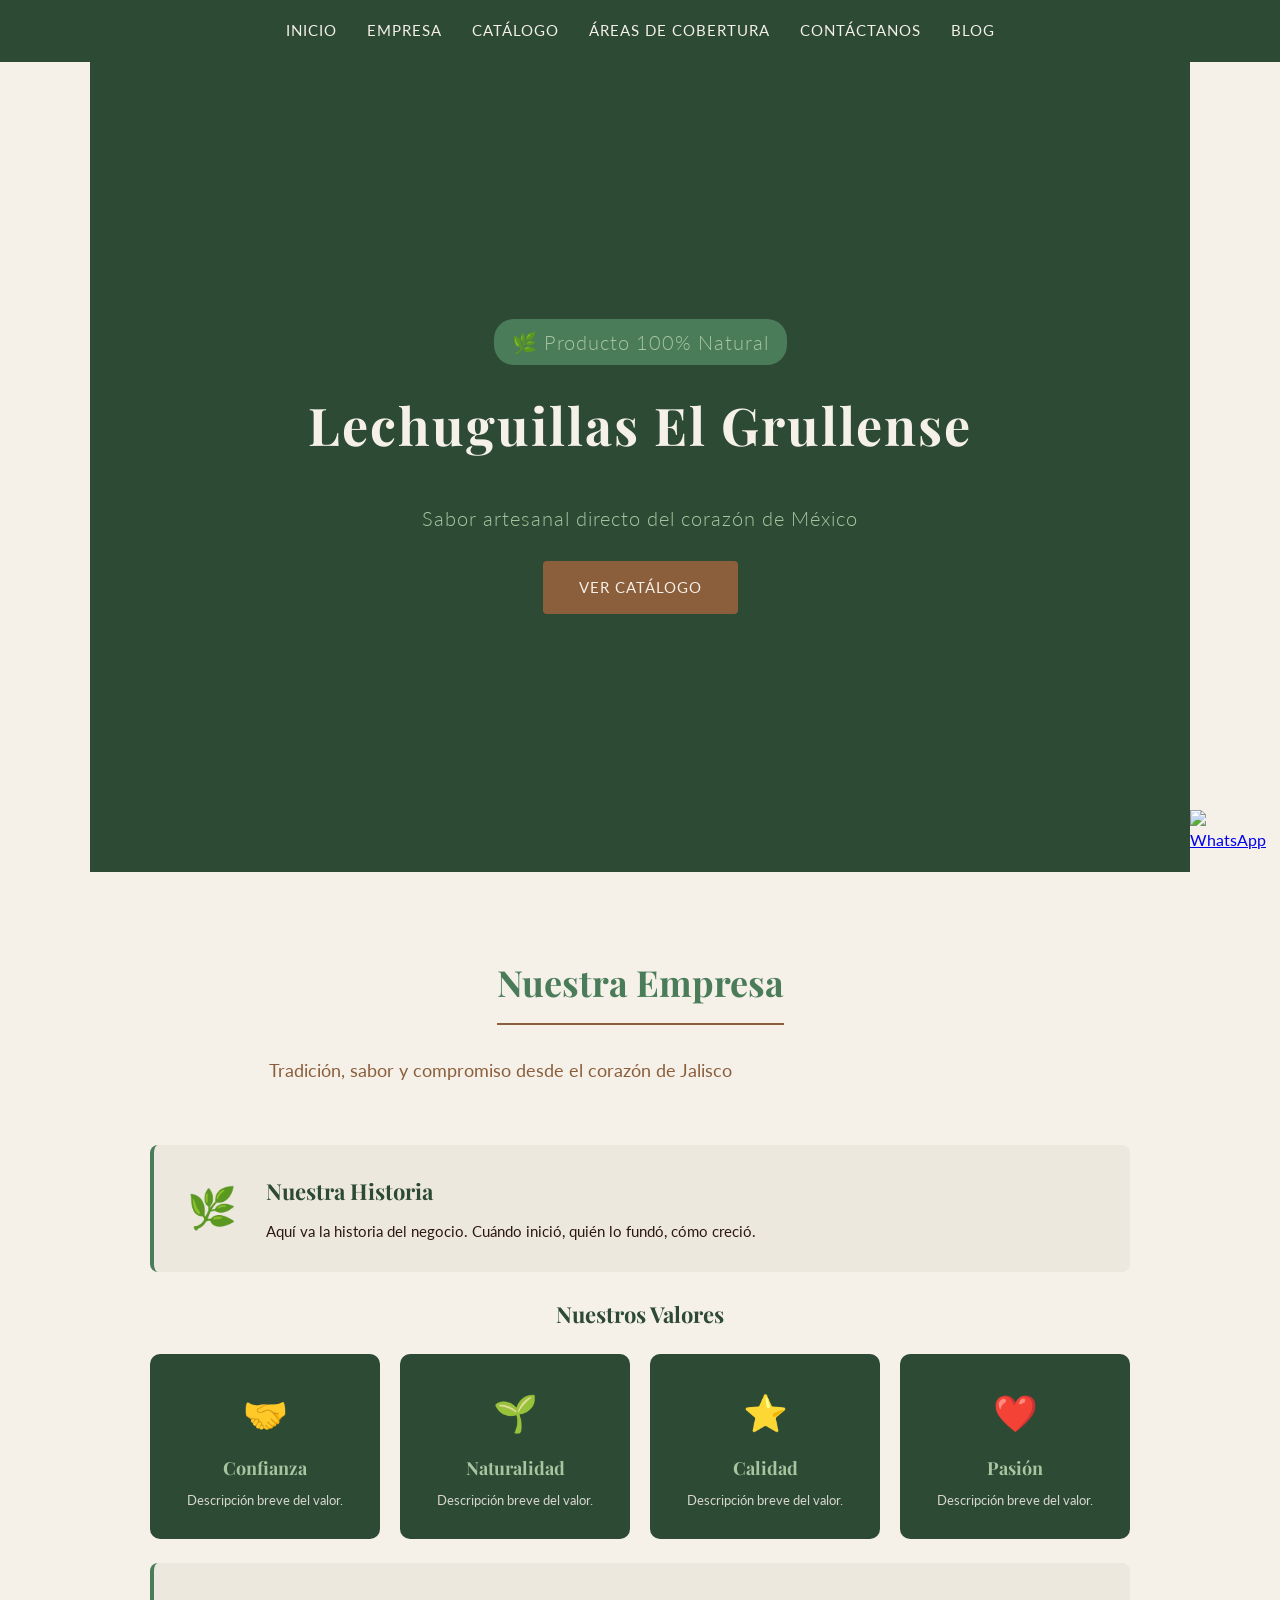
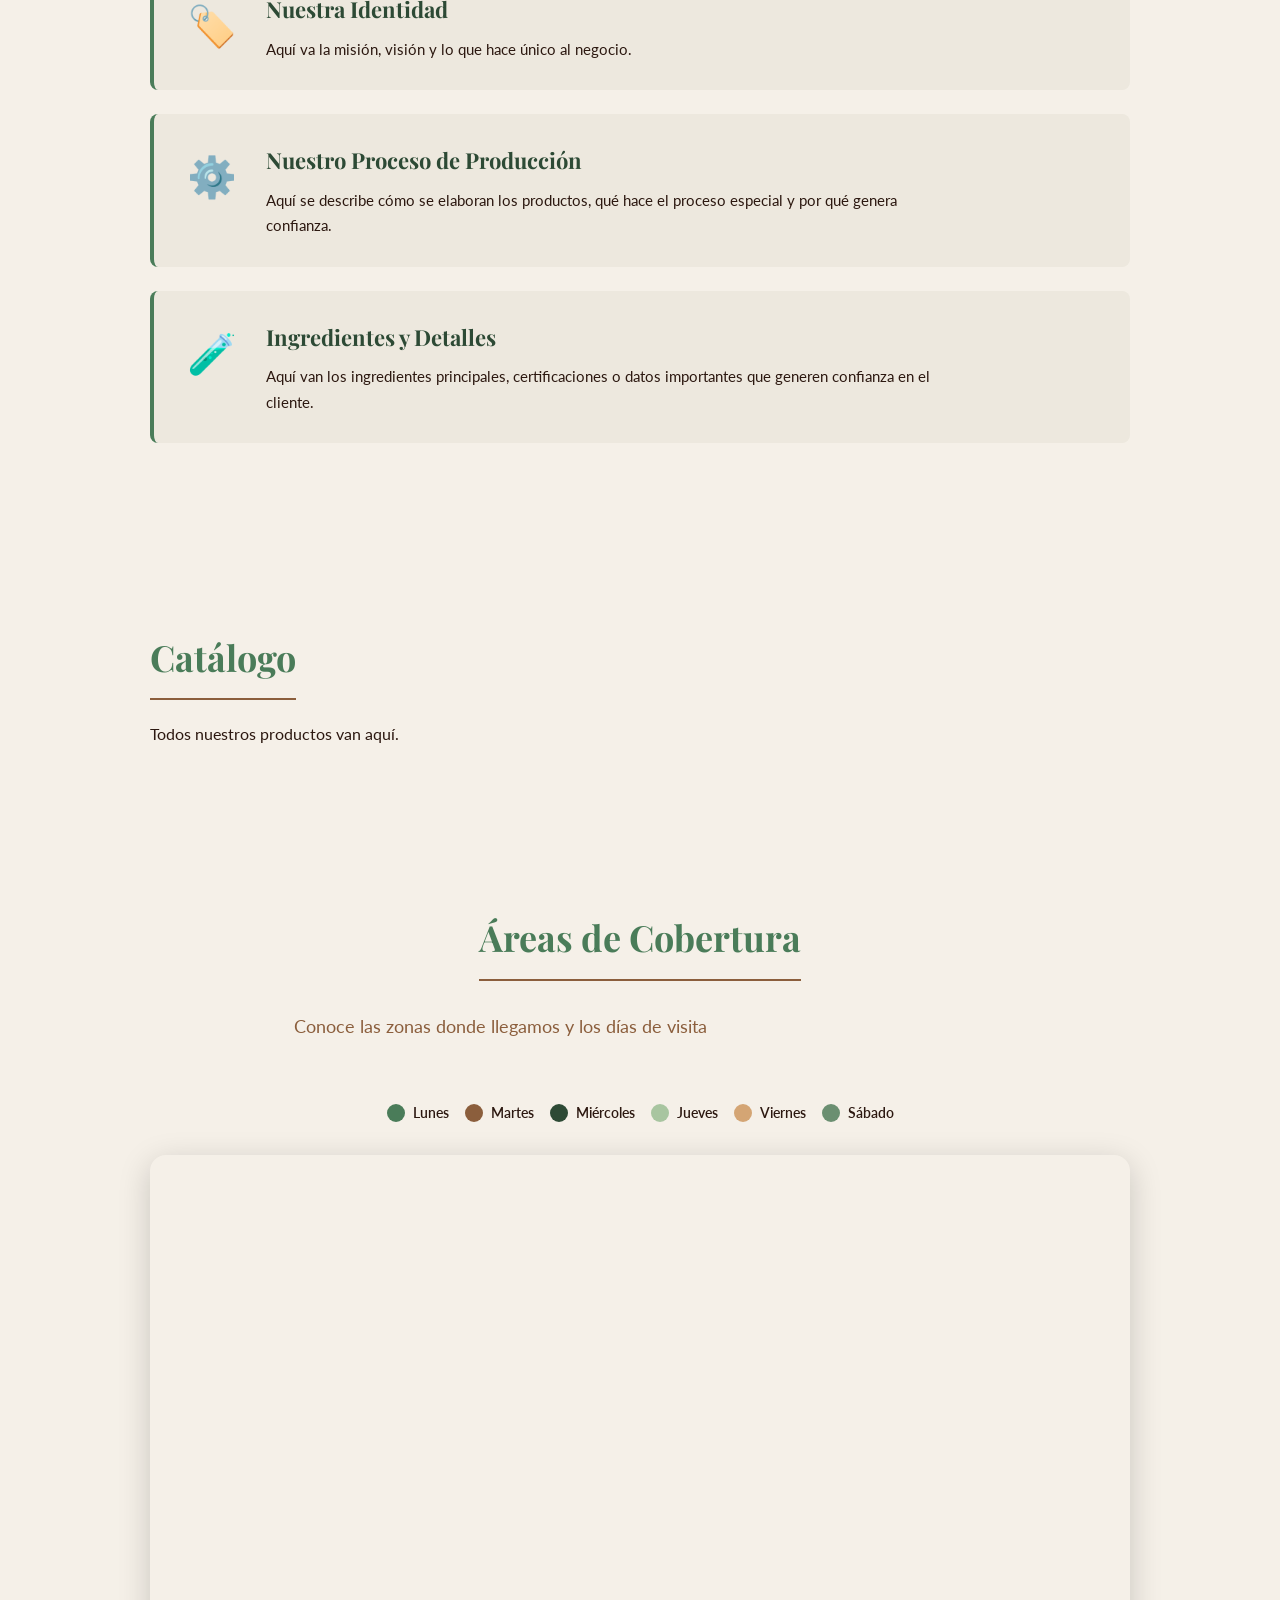
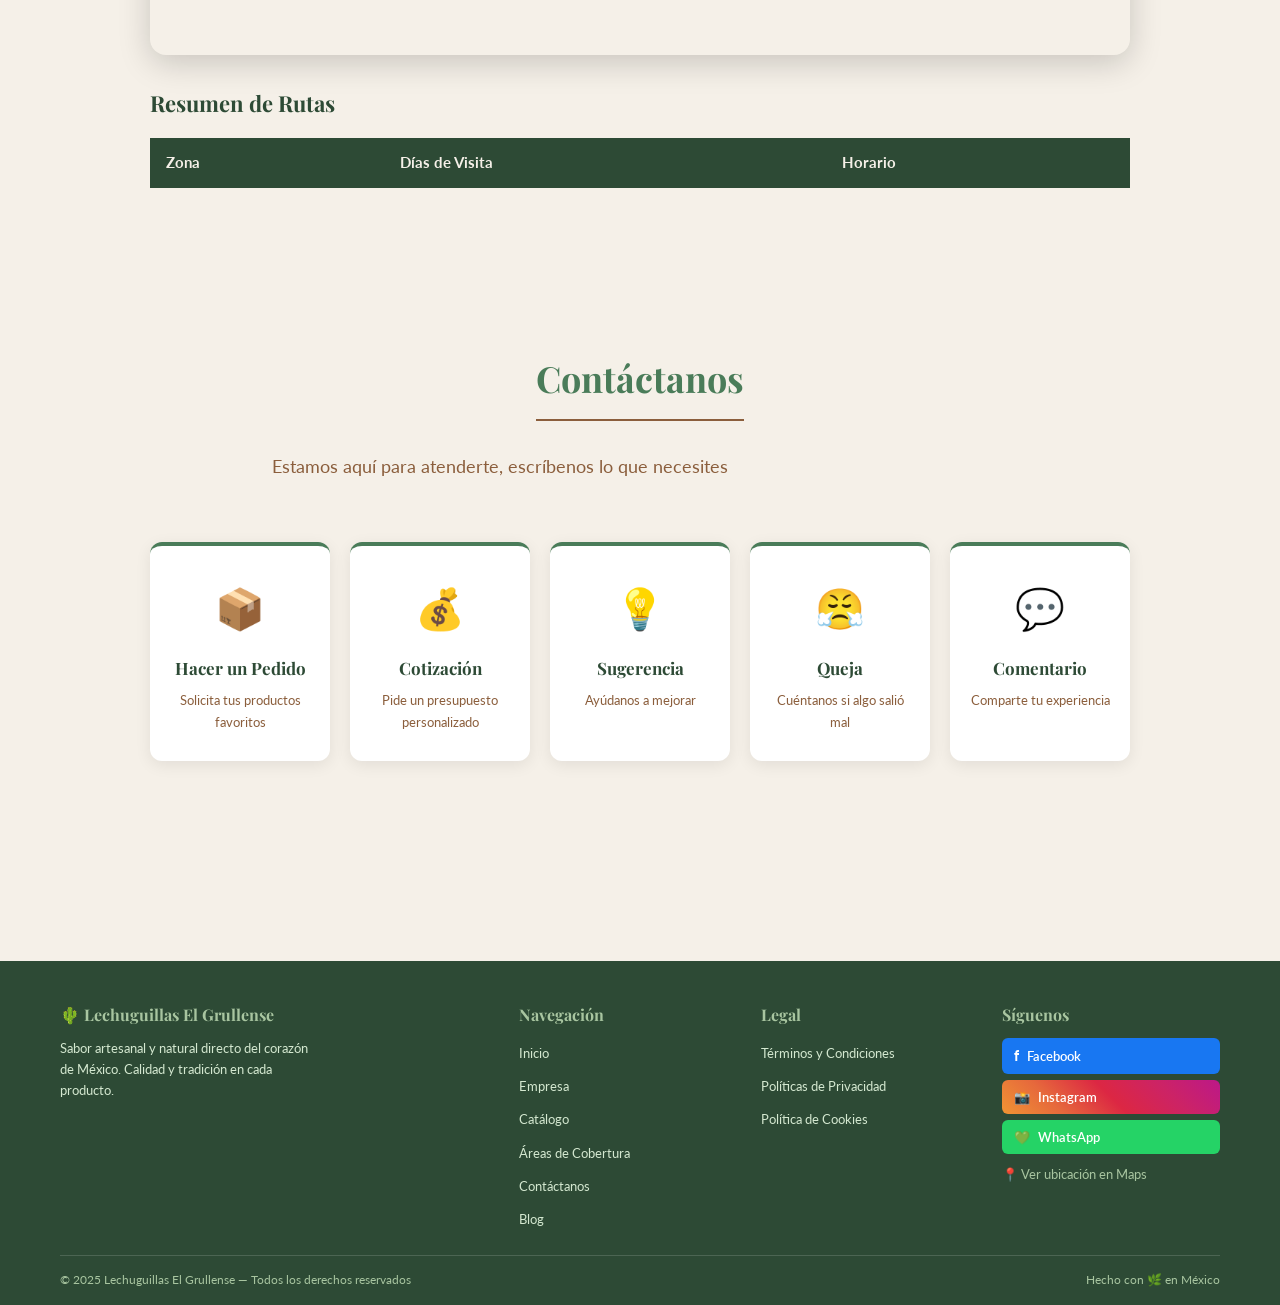
==== index.html @ a96f2656 "Primera versión de la página" ====
<!DOCTYPE html>
<html lang="es">
<!-- Leaflet Maps -->
<link rel="stylesheet" href="https://unpkg.com/leaflet@1.9.4/dist/leaflet.css"/>
<script src="https://unpkg.com/leaflet@1.9.4/dist/leaflet.js"></script>
  <head>
    <meta charset="UTF-8">
    <meta name="viewport" content="width=device-width, initial-scale=1.0">
    <title>Lechuguillas El Grullense</title>
    <link rel="stylesheet" href="styles.css">
  </head>
  
<script>
  // ---- FORMULARIO DE CONTACTO ----
let tipoFormulario = '';

function mostrarFormulario(tipo) {
  tipoFormulario = tipo;
  const titulos = {
    pedido:     '📦 Hacer un Pedido',
    cotizacion: '💰 Solicitar Cotización',
    sugerencia: '💡 Enviar Sugerencia',
    queja:      '😤 Registrar Queja',
    comentario: '💬 Dejar un Comentario'
  };
  const placeholders = {
    pedido:     '¿Qué productos deseas pedir y en qué cantidad?',
    cotizacion: '¿Para cuántas personas o unidades necesitas cotización?',
    sugerencia: '¿Qué podríamos mejorar?',
    queja:      '¿Qué problema tuviste? Cuéntanos con detalle.',
    comentario: '¿Qué te pareció nuestro producto o servicio?'
  };

  document.getElementById('formulario-titulo').textContent = titulos[tipo];
  document.getElementById('campo-mensaje').placeholder = placeholders[tipo];
  document.getElementById('formulario-contacto').style.display = 'block';
  document.getElementById('formulario-contacto').scrollIntoView({ behavior: 'smooth' });
}

function cerrarFormulario() {
  document.getElementById('formulario-contacto').style.display = 'none';
}

function enviarWhatsApp() {
  const nombre   = document.getElementById('campo-nombre').value;
  const telefono = document.getElementById('campo-telefono').value;
  const mensaje  = document.getElementById('campo-mensaje').value;

  if (!nombre || !mensaje) {
    alert('Por favor llena tu nombre y mensaje.');
    return;
  }

  const textoWA = `*Lechuguillas El Grullense*\n*Tipo:* ${tipoFormulario.toUpperCase()}\n*Nombre:* ${nombre}\n*Teléfono:* ${telefono}\n*Mensaje:* ${mensaje}`;
  const url = `https://wa.me/5213123196416?text=${encodeURIComponent(textoWA)}`;
  window.open(url, '_blank');
}
  window.addEventListener('load', function() {

    const zonas = [
      {
        nombre: "Zona Centro",
        dias: "Lunes y Miércoles",
        horario: "9:00am - 12:00pm",
        color: "#4A7C59",
        lat: 19.1059,
        lng: -104.3150,
        radio: 1500
      },
      {
        nombre: "Zona Norte",
        dias: "Martes y Jueves",
        horario: "10:00am - 1:00pm",
        color: "#8B5E3C",
        lat: 19.1300,
        lng: -104.3000,
        radio: 1200
      },
      {
        nombre: "Zona Sur",
        dias: "Viernes",
        horario: "8:00am - 11:00am",
        color: "#2D4A35",
        lat: 19.0800,
        lng: -104.3300,
        radio: 1800
      },
      {
        nombre: "Zona Oriente",
        dias: "Sábado",
        horario: "9:00am - 2:00pm",
        color: "#D4A574",
        lat: 19.0900,
        lng: -104.2950,
        radio: 1000
      }
    ];

    // ---- MAPA CON ESTILO VOYAGER ----
    const mapa = L.map('mapa').setView([19.1059, -104.3150], 12);

   L.tileLayer('https://{s}.tile.openstreetmap.fr/hot/{z}/{x}/{y}.png', {
  attribution: '© OpenStreetMap contributors'
}).addTo(mapa);

    // ---- MARCADOR CENTRAL DEL NEGOCIO ----
    const iconoNegocio = L.divIcon({
      html: `<div style="
        background-color: #2D4A35;
        color: white;
        border-radius: 50%;
        width: 44px;
        height: 44px;
        display: flex;
        align-items: center;
        justify-content: center;
        font-size: 22px;
        border: 3px solid #F5F0E8;
        box-shadow: 0 3px 10px rgba(0,0,0,0.3);
      ">🌵</div>`,
      iconSize: [44, 44],
      iconAnchor: [22, 22],
      className: ''
    });

    L.marker([19.1059, -104.3150], { icon: iconoNegocio })
      .addTo(mapa)
      .bindPopup(`
        <div style="font-family: 'Lato', sans-serif; text-align:center;">
          <strong style="color: #2D4A35; font-size: 16px;">🌵 Lechuguillas El Grullense</strong><br>
          <small>Nuestra base de operaciones</small>
        </div>
      `);

    // ---- ZONAS Y TABLA ----
    const tbody = document.getElementById('tabla-rutas');

    zonas.forEach(zona => {
      const circulo = L.circle([zona.lat, zona.lng], {
        color: zona.color,
        fillColor: zona.color,
        fillOpacity: 0.35,
        radius: zona.radio,
        weight: 2
      }).addTo(mapa);

      circulo.bindPopup(`
        <div style="font-family: 'Lato', sans-serif; min-width: 160px;">
          <strong style="color: #2D4A35; font-size: 15px;">${zona.nombre}</strong><br><br>
          📅 <strong>Días:</strong> ${zona.dias}<br>
          🕐 <strong>Horario:</strong> ${zona.horario}
        </div>
      `);

      const fila = document.createElement('tr');
      fila.innerHTML = `
        <td>
          <span class="tabla-color" style="background:${zona.color}"></span>
          ${zona.nombre}
        </td>
        <td>${zona.dias}</td>
        <td>${zona.horario}</td>
      `;
      tbody.appendChild(fila);
    });

  });
</script>

  <body>

    <!-- NAVEGACIÓN -->
    <nav>
  <a href="index.html">Inicio</a>
  <a href="index.html#empresa">Empresa</a>
  <a href="catalogo.html">Catálogo</a>
  <a href="index.html#cobertura">Áreas de Cobertura</a>
  <a href="index.html#contacto">Contáctanos</a>
  <a href="blog.html">Blog</a>
</nav>

   <!-- INICIO -->
<section id="inicio">
  <div class="hero-contenido">
    <p class="hero-etiqueta">🌿 Producto 100% Natural</p>
    <h1>Lechuguillas El Grullense</h1>
    <p class="hero-subtitulo">Sabor artesanal directo del corazón de México</p>
    <a href="#catalogo" class="boton-principal">Ver Catálogo</a>
  </div>
</section>
   
<!-- EMPRESA -->
<section id="empresa">
  <div class="seccion-encabezado">
    <h2>Nuestra Empresa</h2>
    <p class="seccion-subtitulo">Tradición, sabor y compromiso desde el corazón de Jalisco</p>
  </div>

  <!-- HISTORIA -->
  <div class="empresa-bloque">
    <div class="empresa-icono">🌿</div>
    <div class="empresa-texto">
      <h3>Nuestra Historia</h3>
      <p>Aquí va la historia del negocio. Cuándo inició, quién lo fundó, cómo creció.</p>
    </div>
  </div>

  <!-- VALORES -->
  <div class="empresa-valores">
    <h3>Nuestros Valores</h3>
    <div class="valores-grid">
      <div class="valor-tarjeta">
        <span>🤝</span>
        <h4>Confianza</h4>
        <p>Descripción breve del valor.</p>
      </div>
      <div class="valor-tarjeta">
        <span>🌱</span>
        <h4>Naturalidad</h4>
        <p>Descripción breve del valor.</p>
      </div>
      <div class="valor-tarjeta">
        <span>⭐</span>
        <h4>Calidad</h4>
        <p>Descripción breve del valor.</p>
      </div>
      <div class="valor-tarjeta">
        <span>❤️</span>
        <h4>Pasión</h4>
        <p>Descripción breve del valor.</p>
      </div>
    </div>
  </div>

  <!-- IDENTIDAD -->
  <div class="empresa-bloque">
    <div class="empresa-icono">🏷️</div>
    <div class="empresa-texto">
      <h3>Nuestra Identidad</h3>
      <p>Aquí va la misión, visión y lo que hace único al negocio.</p>
    </div>
  </div>

  <!-- PRODUCCIÓN -->
  <div class="empresa-bloque">
    <div class="empresa-icono">⚙️</div>
    <div class="empresa-texto">
      <h3>Nuestro Proceso de Producción</h3>
      <p>Aquí se describe cómo se elaboran los productos, qué hace el proceso especial y por qué genera confianza.</p>
    </div>
  </div>

  <!-- INGREDIENTES -->
  <div class="empresa-bloque">
    <div class="empresa-icono">🧪</div>
    <div class="empresa-texto">
      <h3>Ingredientes y Detalles</h3>
      <p>Aquí van los ingredientes principales, certificaciones o datos importantes que generen confianza en el cliente.</p>
    </div>
  </div>

</section>

    <!-- CATÁLOGO -->
    <section id="catalogo">
      <h2>Catálogo</h2>
      <p>Todos nuestros productos van aquí.</p>
    </section>

    <!-- ÁREAS DE COBERTURA -->
    <!-- ÁREAS DE COBERTURA -->
<section id="cobertura">
  <div class="seccion-encabezado">
    <h2>Áreas de Cobertura</h2>
    <p class="seccion-subtitulo">Conoce las zonas donde llegamos y los días de visita</p>
  </div>

  <!-- LEYENDA DE DÍAS -->
  <div class="cobertura-leyenda">
    <div class="leyenda-item">
      <span class="leyenda-color" style="background:#4A7C59"></span>
      <span>Lunes</span>
    </div>
    <div class="leyenda-item">
      <span class="leyenda-color" style="background:#8B5E3C"></span>
      <span>Martes</span>
    </div>
    <div class="leyenda-item">
      <span class="leyenda-color" style="background:#2D4A35"></span>
      <span>Miércoles</span>
    </div>
    <div class="leyenda-item">
      <span class="leyenda-color" style="background:#A8C5A0"></span>
      <span>Jueves</span>
    </div>
    <div class="leyenda-item">
      <span class="leyenda-color" style="background:#D4A574"></span>
      <span>Viernes</span>
    </div>
    <div class="leyenda-item">
      <span class="leyenda-color" style="background:#6B8F71"></span>
      <span>Sábado</span>
    </div>
  </div>

  <!-- MAPA -->
  <div id="mapa"></div>

  <!-- TABLA DE RUTAS -->
  <div class="rutas-tabla">
    <h3>Resumen de Rutas</h3>
    <table>
      <thead>
        <tr>
          <th>Zona</th>
          <th>Días de Visita</th>
          <th>Horario</th>
        </tr>
      </thead>
      <tbody id="tabla-rutas">
        <!-- Se llena dinámicamente -->
      </tbody>
    </table>
  </div>

</section>

    <!-- CONTÁCTANOS -->
<section id="contacto">
  <div class="seccion-encabezado">
    <h2>Contáctanos</h2>
    <p class="seccion-subtitulo">Estamos aquí para atenderte, escríbenos lo que necesites</p>
  </div>

  <!-- TARJETAS DE OPCIONES -->
  <div class="contacto-opciones">

    <div class="contacto-tarjeta" onclick="mostrarFormulario('pedido')">
      <span>📦</span>
      <h3>Hacer un Pedido</h3>
      <p>Solicita tus productos favoritos</p>
    </div>

    <div class="contacto-tarjeta" onclick="mostrarFormulario('cotizacion')">
      <span>💰</span>
      <h3>Cotización</h3>
      <p>Pide un presupuesto personalizado</p>
    </div>

    <div class="contacto-tarjeta" onclick="mostrarFormulario('sugerencia')">
      <span>💡</span>
      <h3>Sugerencia</h3>
      <p>Ayúdanos a mejorar</p>
    </div>

    <div class="contacto-tarjeta" onclick="mostrarFormulario('queja')">
      <span>😤</span>
      <h3>Queja</h3>
      <p>Cuéntanos si algo salió mal</p>
    </div>

    <div class="contacto-tarjeta" onclick="mostrarFormulario('comentario')">
      <span>💬</span>
      <h3>Comentario</h3>
      <p>Comparte tu experiencia</p>
    </div>

  </div>

  <!-- FORMULARIO DINÁMICO -->
  <div class="contacto-formulario" id="formulario-contacto" style="display:none;">

    <h3 id="formulario-titulo">Formulario</h3>

    <div class="form-grupo">
      <label>Nombre completo</label>
      <input type="text" id="campo-nombre" placeholder="Tu nombre">
    </div>

    <div class="form-grupo">
      <label>Teléfono o WhatsApp</label>
      <input type="text" id="campo-telefono" placeholder="Tu número">
    </div>

    <div class="form-grupo">
      <label>Correo electrónico (opcional)</label>
      <input type="email" id="campo-correo" placeholder="Tu correo">
    </div>

    <div class="form-grupo">
      <label id="mensaje-label">Mensaje</label>
      <textarea id="campo-mensaje" rows="5" placeholder="Escribe aquí..."></textarea>
    </div>

    <div class="form-botones">
      <button class="boton-enviar" onclick="enviarWhatsApp()">
        💚 Enviar por WhatsApp
      </button>
      <button class="boton-cancelar" onclick="cerrarFormulario()">
        Cancelar
      </button>
    </div>

  </div>

</section>

<!-- BOTÓN FLOTANTE WHATSAPP -->
<a href="https://wa.me/5213123196416" target="_blank" class="whatsapp-flotante">
  <img src="https://upload.wikimedia.org/wikipedia/commons/6/6b/WhatsApp.svg" alt="WhatsApp">
</a>

    <!-- PIE DE PÁGINA -->
<footer>

  <div class="footer-contenido">

    <!-- COLUMNA 1 — MARCA -->
    <div class="footer-columna">
      <h4>🌵 Lechuguillas El Grullense</h4>
      <p>Sabor artesanal y natural directo del corazón de México. Calidad y tradición en cada producto.</p>
    </div>

    <!-- COLUMNA 2 — NAVEGACIÓN -->
    <div class="footer-columna">
      <h4>Navegación</h4>
      <ul>
        <li><a href="index.html">Inicio</a></li>
        <li><a href="index.html#empresa">Empresa</a></li>
        <li><a href="catalogo.html">Catálogo</a></li>
        <li><a href="index.html#cobertura">Áreas de Cobertura</a></li>
        <li><a href="index.html#contacto">Contáctanos</a></li>
        <li><a href="blog.html">Blog</a></li>
      </ul>
    </div>

    <!-- COLUMNA 3 — LEGAL -->
    <div class="footer-columna">
      <h4>Legal</h4>
      <ul>
        <li><a href="terminos.html">Términos y Condiciones</a></li>
        <li><a href="politicas.html">Políticas de Privacidad</a></li>
        <li><a href="politicas.html#cookies">Política de Cookies</a></li>
      </ul>
    </div>

    <!-- COLUMNA 4 — REDES -->
    <div class="footer-columna">
      <h4>Síguenos</h4>
      <div class="footer-redes">
        <a href="https://www.facebook.com/elgrullensecolima/" target="_blank" class="red-social facebook">
          <span>f</span> Facebook
        </a>
        <a href="https://www.instagram.com/elgrullensecol?igsh=emlveHk3djIxa3gz" target="_blank" class="red-social instagram">
          <span>📸</span> Instagram
        </a>
        <a href="https://wa.me/5213123196416" target="_blank" class="red-social whatsapp">
          <span>💚</span> WhatsApp
        </a>
      </div>
      <div class="footer-ubicacion">
        <p>📍 <a href="#" target="_blank">Ver ubicación en Maps</a></p>
      </div>
    </div>

  </div>

  <!-- LÍNEA INFERIOR -->
  <div class="footer-inferior">
    <p>© 2025 Lechuguillas El Grullense — Todos los derechos reservados</p>
    <p>Hecho con 🌿 en México</p>
  </div>

</footer>

  </body>

</html>
---- styles.css ----
/* ================================
   LECHUGUILLAS EL GRULLENSE
   Estilo: Natural y Artesanal
================================ */

/* Fuentes de Google */
@import url('https://fonts.googleapis.com/css2?family=Playfair+Display:wght@400;700&family=Lato:wght@300;400;700&display=swap');

/* Reset general */
* {
  margin: 0;
  padding: 0;
  box-sizing: border-box;
}

/* Base de la página */
body {
  background-color: #F5F0E8;
  color: #2C1810;
  font-family: 'Lato', sans-serif;
  font-size: 16px;
  line-height: 1.7;
}

/* ---- NAVEGACIÓN ---- */
nav {
  background-color: #2D4A35;
  padding: 18px 40px;
  display: flex;
  gap: 30px;
  justify-content: center;
  position: sticky;
  top: 0;
  z-index: 100;
}

nav a {
  color: #F5F0E8;
  text-decoration: none;
  font-family: 'Lato', sans-serif;
  font-size: 15px;
  letter-spacing: 1px;
  text-transform: uppercase;
  transition: color 0.3s;
}

nav a:hover {
  color: #A8C5A0;
}

/* ---- SECCIÓN INICIO ---- */
#inicio {
  background-color: #2D4A35;
  color: #F5F0E8;
  text-align: center;
  padding: 100px 50px;
}

#inicio h1 {
  font-family: 'Playfair Display', serif;
  font-size: 52px;
  margin-bottom: 16px;
  letter-spacing: 2px;
}

#inicio p {
  font-size: 20px;
  font-weight: 300;
  color: #A8C5A0;
  letter-spacing: 1px;
}

/* ---- SECCIONES GENERALES ---- */
section {
  padding: 80px 60px;
  max-width: 1100px;
  margin: 0 auto;
}

section h2 {
  font-family: 'Playfair Display', serif;
  font-size: 36px;
  color: #4A7C59;
  margin-bottom: 20px;
  border-bottom: 2px solid #8B5E3C;
  padding-bottom: 10px;
  display: inline-block;
}

section p {
  font-size: 16px;
  color: #2C1810;
  max-width: 700px;
}

/* ---- PIE DE PÁGINA ---- */
/* ---- FOOTER ---- */
footer {
  background-color: #2D4A35;
  color: #F5F0E8;
  padding: 40px 60px 0;
  margin-top: 80px;
}

.footer-contenido {
  display: grid;
  grid-template-columns: 2fr 1fr 1fr 1fr;
  gap: 24px;
  padding-bottom: 24px;
  border-bottom: 1px solid rgba(255,255,255,0.15);
}

.footer-columna h4 {
  font-family: 'Playfair Display', serif;
  font-size: 16px;
  color: #A8C5A0;
  margin-bottom: 10px;
}

.footer-columna p {
  font-size: 13px;
  color: #D4E8D0;
  line-height: 1.6;
  max-width: 260px;
}

.footer-columna ul {
  list-style: none;
  display: flex;
  flex-direction: column;
  gap: 6px;
}

.footer-columna ul li a {
  color: #D4E8D0;
  text-decoration: none;
  font-size: 13px;
  transition: color 0.3s;
}

.footer-columna ul li a:hover {
  color: #A8C5A0;
}

/* REDES SOCIALES */
.footer-redes {
  display: flex;
  flex-direction: column;
  gap: 6px;
  margin-bottom: 10px;
}

.red-social {
  display: flex;
  align-items: center;
  gap: 8px;
  padding: 6px 12px;
  border-radius: 6px;
  text-decoration: none;
  font-size: 13px;
  font-weight: 600;
  transition: transform 0.3s, opacity 0.3s;
}

.red-social:hover {
  transform: translateX(4px);
  opacity: 0.9;
}

.facebook  { background-color: #1877F2; color: white; }
.facebook span { font-weight: 900; font-size: 14px; }
.instagram { background: linear-gradient(45deg, #f09433, #e6683c, #dc2743, #cc2366, #bc1888); color: white; }
.whatsapp  { background-color: #25D366; color: white; }

/* UBICACIÓN */
.footer-ubicacion a {
  color: #A8C5A0;
  text-decoration: none;
  font-size: 13px;
  transition: color 0.3s;
}

.footer-ubicacion a:hover { color: #F5F0E8; }

/* LÍNEA INFERIOR */
.footer-inferior {
  padding: 14px 0;
  display: flex;
  justify-content: space-between;
  align-items: center;
}

.footer-inferior p {
  font-size: 12px;
  color: #A8C5A0;
}
/* ---- HERO INICIO ---- */
#inicio {
  min-height: 90vh;
  display: flex;
  align-items: center;
  justify-content: center;
}

.hero-contenido {
  display: flex;
  flex-direction: column;
  align-items: center;
  gap: 16px;
}

.hero-etiqueta {
  background-color: #4A7C59;
  color: #F5F0E8;
  padding: 6px 18px;
  border-radius: 20px;
  font-size: 14px;
  letter-spacing: 1px;
}

.hero-subtitulo {
  font-size: 20px;
  color: #A8C5A0 !important;
}

.boton-principal {
  margin-top: 10px;
  background-color: #8B5E3C;
  color: #F5F0E8;
  padding: 14px 36px;
  border-radius: 4px;
  text-decoration: none;
  font-family: 'Lato', sans-serif;
  font-size: 15px;
  letter-spacing: 1px;
  text-transform: uppercase;
  transition: background-color 0.3s;
}

.boton-principal:hover {
  background-color: #4A7C59;
}
/* ---- SECCIÓN EMPRESA ---- */
.seccion-encabezado {
  text-align: center;
  margin-bottom: 60px;
}

.seccion-subtitulo {
  color: #8B5E3C;
  font-size: 18px;
  margin-top: 10px;
}

.empresa-bloque {
  display: flex;
  align-items: flex-start;
  gap: 24px;
  background-color: #EDE8DE;
  border-left: 4px solid #4A7C59;
  border-radius: 8px;
  padding: 28px;
  margin-bottom: 24px;
}

.empresa-icono {
  font-size: 40px;
  min-width: 60px;
  text-align: center;
}

.empresa-texto h3 {
  font-family: 'Playfair Display', serif;
  font-size: 22px;
  color: #2D4A35;
  margin-bottom: 8px;
}

.empresa-texto p {
  color: #2C1810;
  font-size: 15px;
}

/* VALORES */
.empresa-valores {
  margin-bottom: 24px;
}

.empresa-valores h3 {
  font-family: 'Playfair Display', serif;
  font-size: 22px;
  color: #2D4A35;
  margin-bottom: 20px;
  text-align: center;
}

.valores-grid {
  display: grid;
  grid-template-columns: repeat(4, 1fr);
  gap: 20px;
}

.valor-tarjeta {
  background-color: #2D4A35;
  color: #F5F0E8;
  border-radius: 10px;
  padding: 28px 20px;
  text-align: center;
  transition: transform 0.3s;
}

.valor-tarjeta:hover {
  transform: translateY(-6px);
}

.valor-tarjeta span {
  font-size: 36px;
}

.valor-tarjeta h4 {
  font-family: 'Playfair Display', serif;
  font-size: 18px;
  margin: 10px 0 6px;
  color: #A8C5A0;
}

.valor-tarjeta p {
  font-size: 13px;
  color: #F5F0E8;
  opacity: 0.85;
}
/* ---- HERO CATÁLOGO Y BLOG ---- */
#catalogo-hero,
#blog-hero {
  background-color: #2D4A35;
  color: #F5F0E8;
  text-align: center;
  padding: 80px 20px;
  display: flex;
  align-items: center;
  justify-content: center;
}
/* ---- CATÁLOGO ---- */
.productos-grid {
  display: grid;
  grid-template-columns: repeat(3, 1fr);
  gap: 28px;
  margin-top: 20px;
}

.producto-tarjeta {
  background-color: #FFFFFF;
  border-radius: 12px;
  padding: 28px 24px;
  box-shadow: 0 4px 16px rgba(0,0,0,0.08);
  border-top: 4px solid #4A7C59;
  transition: transform 0.3s, box-shadow 0.3s;
  display: flex;
  flex-direction: column;
  gap: 12px;
}

.producto-tarjeta:hover {
  transform: translateY(-6px);
  box-shadow: 0 8px 24px rgba(0,0,0,0.14);
}

.producto-destacado {
  border-top: 4px solid #8B5E3C;
  background-color: #FDF8F3;
}

.producto-emoji {
  font-size: 48px;
  text-align: center;
}

.producto-tarjeta h3 {
  font-family: 'Playfair Display', serif;
  font-size: 20px;
  color: #2D4A35;
  text-align: center;
}

.producto-sabor {
  text-align: center;
  padding: 4px 14px;
  border-radius: 20px;
  font-size: 13px;
  font-weight: 700;
  letter-spacing: 1px;
  text-transform: uppercase;
  align-self: center;
}

.sabor-natural  { background-color: #A8C5A0; color: #2D4A35; }
.sabor-fresa    { background-color: #FFD6D6; color: #8B0000; }
.sabor-limon    { background-color: #FFFACD; color: #6B6B00; }
.sabor-uva      { background-color: #E8D5F5; color: #4B0082; }
.sabor-pina     { background-color: #FFF3CD; color: #856404; }
.sabor-blueberry{ background-color: #D0E8FF; color: #003580; }
.sabor-naranja  { background-color: #FFE5CC; color: #8B4500; }
.sabor-tamarindo{ background-color: #D4A574; color: #3D1C00; }

.producto-detalle {
  font-size: 14px;
  color: #2C1810;
  display: flex;
  gap: 8px;
  align-items: flex-start;
}

.producto-badge {
  margin-top: auto;
  background-color: #F5F0E8;
  border: 1px solid #4A7C59;
  color: #2D4A35;
  padding: 6px 14px;
  border-radius: 20px;
  font-size: 12px;
  font-weight: 700;
  text-align: center;
}
/* ---- MAPA DE COBERTURA ---- */
#mapa {
  width: 100%;
  height: 500px;
  border-radius: 16px;
  border: none;
  margin: 30px 0;
  box-shadow: 0 8px 32px rgba(0,0,0,0.18);
  overflow: hidden;
}

.cobertura-leyenda {
  display: flex;
  flex-wrap: wrap;
  gap: 16px;
  margin-bottom: 20px;
  justify-content: center;
}

.leyenda-item {
  display: flex;
  align-items: center;
  gap: 8px;
  font-size: 14px;
  font-weight: 600;
  color: #2C1810;
}

.leyenda-color {
  width: 18px;
  height: 18px;
  border-radius: 50%;
  display: inline-block;
}

/* TABLA DE RUTAS */
.rutas-tabla {
  margin-top: 30px;
}

.rutas-tabla h3 {
  font-family: 'Playfair Display', serif;
  font-size: 22px;
  color: #2D4A35;
  margin-bottom: 16px;
}

.rutas-tabla table {
  width: 100%;
  border-collapse: collapse;
  font-size: 15px;
}

.rutas-tabla th {
  background-color: #2D4A35;
  color: #F5F0E8;
  padding: 12px 16px;
  text-align: left;
}

.rutas-tabla td {
  padding: 12px 16px;
  border-bottom: 1px solid #E0D8CC;
  vertical-align: middle;
}

.rutas-tabla tr:hover td {
  background-color: #EDE8DE;
}

.tabla-color {
  display: inline-block;
  width: 14px;
  height: 14px;
  border-radius: 50%;
  margin-right: 8px;
  vertical-align: middle;
}
/* ---- CONTÁCTANOS ---- */
.contacto-opciones {
  display: grid;
  grid-template-columns: repeat(5, 1fr);
  gap: 20px;
  margin-bottom: 40px;
}

.contacto-tarjeta {
  background-color: #FFFFFF;
  border-radius: 12px;
  padding: 28px 16px;
  text-align: center;
  box-shadow: 0 4px 16px rgba(0,0,0,0.08);
  border-top: 4px solid #4A7C59;
  cursor: pointer;
  transition: transform 0.3s, box-shadow 0.3s;
}

.contacto-tarjeta:hover {
  transform: translateY(-6px);
  box-shadow: 0 8px 24px rgba(0,0,0,0.14);
}

.contacto-tarjeta span {
  font-size: 40px;
}

.contacto-tarjeta h3 {
  font-family: 'Playfair Display', serif;
  font-size: 17px;
  color: #2D4A35;
  margin: 12px 0 6px;
}

.contacto-tarjeta p {
  font-size: 13px;
  color: #8B5E3C;
}

/* FORMULARIO */
.contacto-formulario {
  background-color: #FFFFFF;
  border-radius: 12px;
  padding: 40px;
  box-shadow: 0 4px 20px rgba(0,0,0,0.10);
  max-width: 680px;
  margin: 0 auto;
}

.contacto-formulario h3 {
  font-family: 'Playfair Display', serif;
  font-size: 24px;
  color: #2D4A35;
  margin-bottom: 28px;
}

.form-grupo {
  margin-bottom: 20px;
  display: flex;
  flex-direction: column;
  gap: 6px;
}

.form-grupo label {
  font-size: 14px;
  font-weight: 700;
  color: #2C1810;
}

.form-grupo input,
.form-grupo textarea {
  padding: 12px 16px;
  border: 1px solid #D0C8BC;
  border-radius: 8px;
  font-family: 'Lato', sans-serif;
  font-size: 15px;
  color: #2C1810;
  background-color: #F5F0E8;
  transition: border 0.3s;
}

.form-grupo input:focus,
.form-grupo textarea:focus {
  outline: none;
  border-color: #4A7C59;
}

.form-botones {
  display: flex;
  gap: 16px;
  margin-top: 10px;
}

.boton-enviar {
  background-color: #25D366;
  color: white;
  border: none;
  padding: 14px 28px;
  border-radius: 8px;
  font-size: 15px;
  font-weight: 700;
  cursor: pointer;
  transition: background-color 0.3s;
}

.boton-enviar:hover {
  background-color: #1DA851;
}

.boton-cancelar {
  background-color: transparent;
  color: #8B5E3C;
  border: 2px solid #8B5E3C;
  padding: 14px 28px;
  border-radius: 8px;
  font-size: 15px;
  cursor: pointer;
  transition: all 0.3s;
}

.boton-cancelar:hover {
  background-color: #8B5E3C;
  color: white;
}

/* BOTÓN FLOTANTE WHATSAPP */
.whatsapp-flotante {
  position: fixed;
  bottom: 30px;
  right: 30px;
  width: 60px;
  height: 60px;
  z-index: 999;
  transition: transform 0.3s;
}

.whatsapp-flotante:hover {
  transform: scale(1.1);
}

.whatsapp-flotante img {
  width: 100%;
  height: 100%;
}
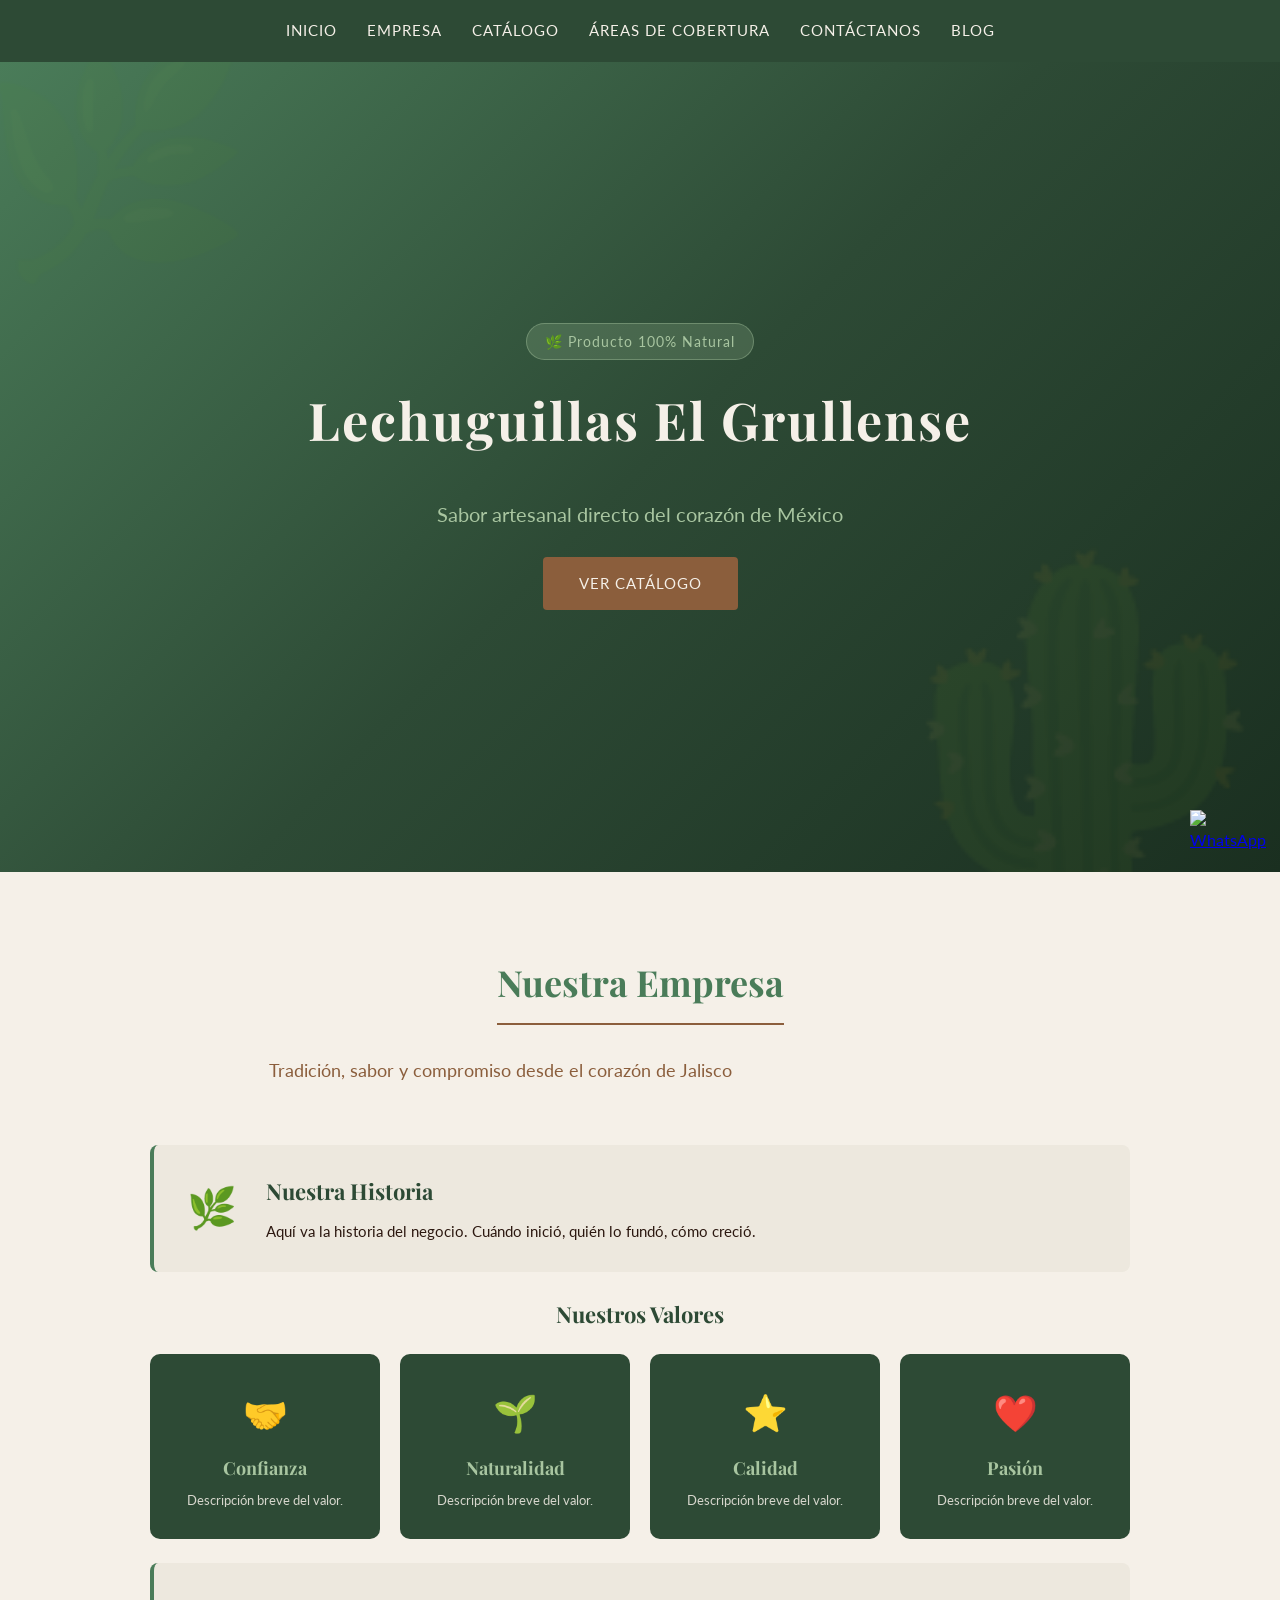
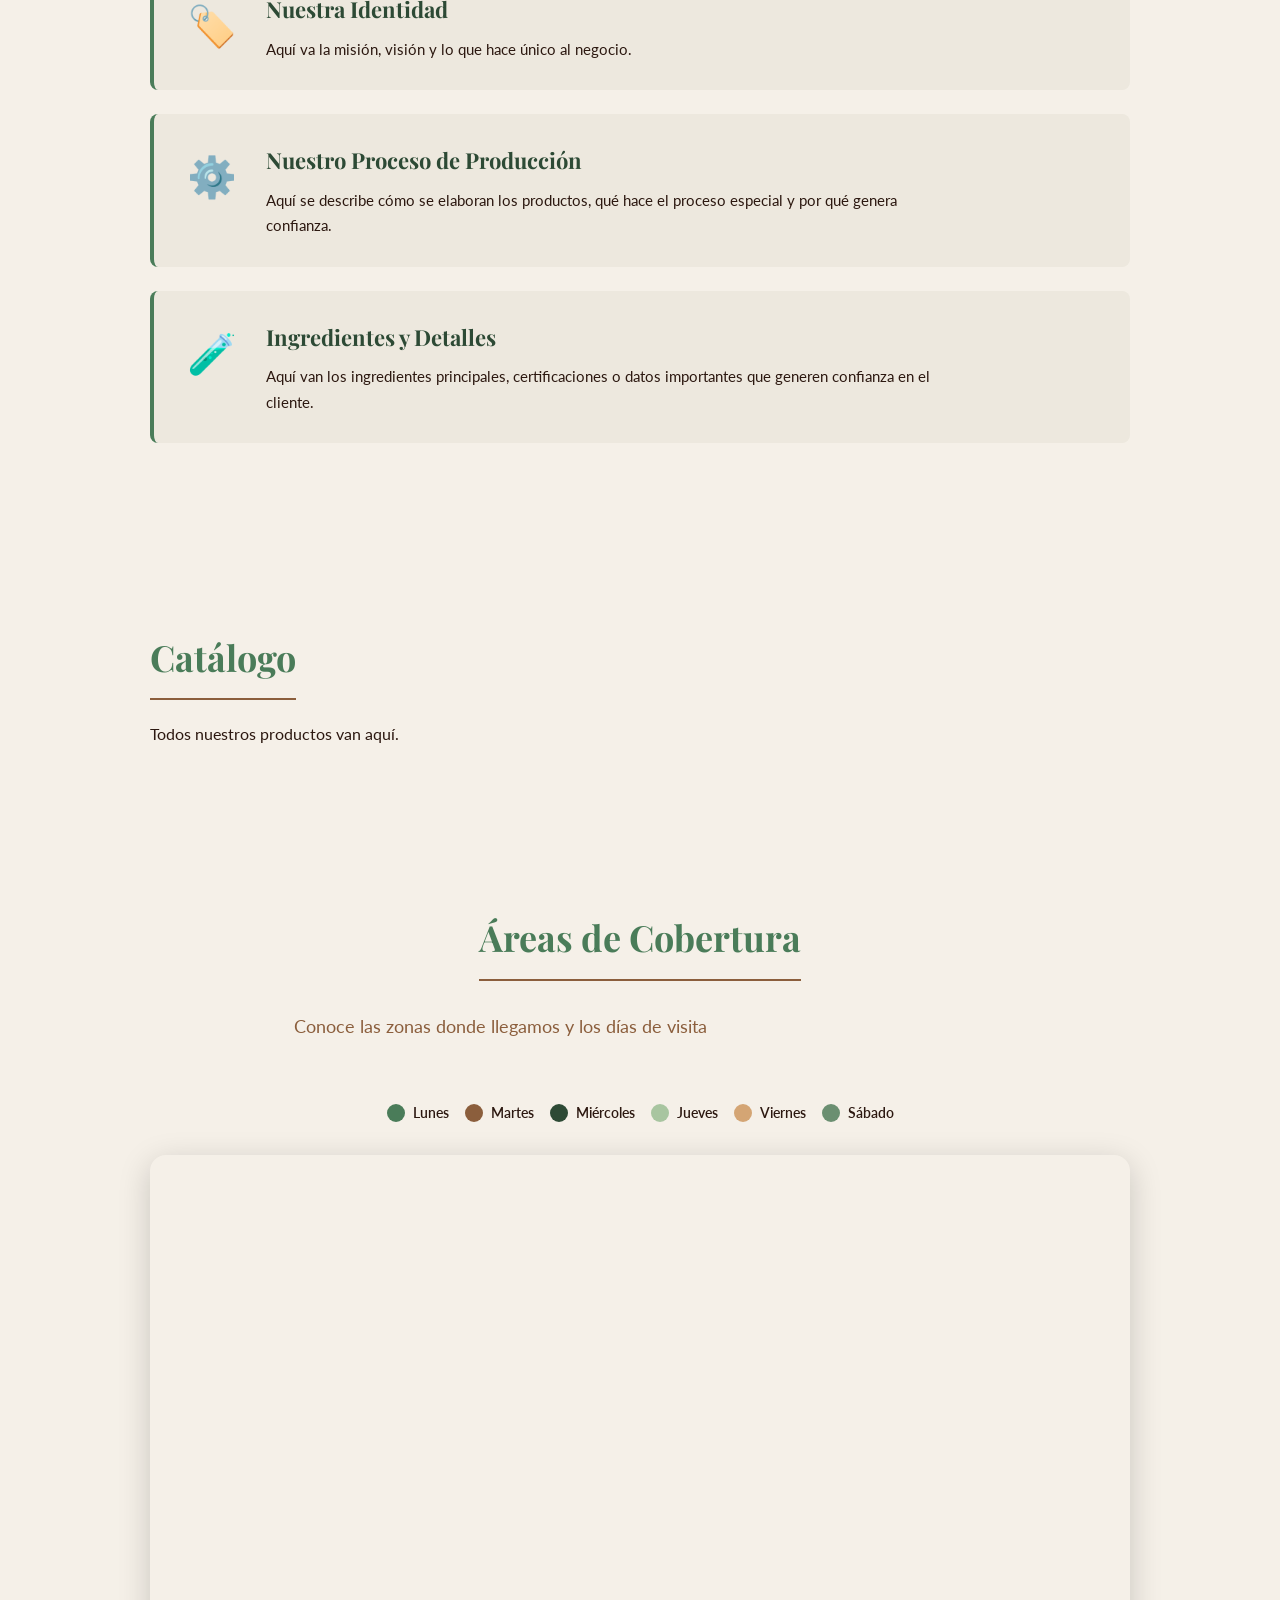
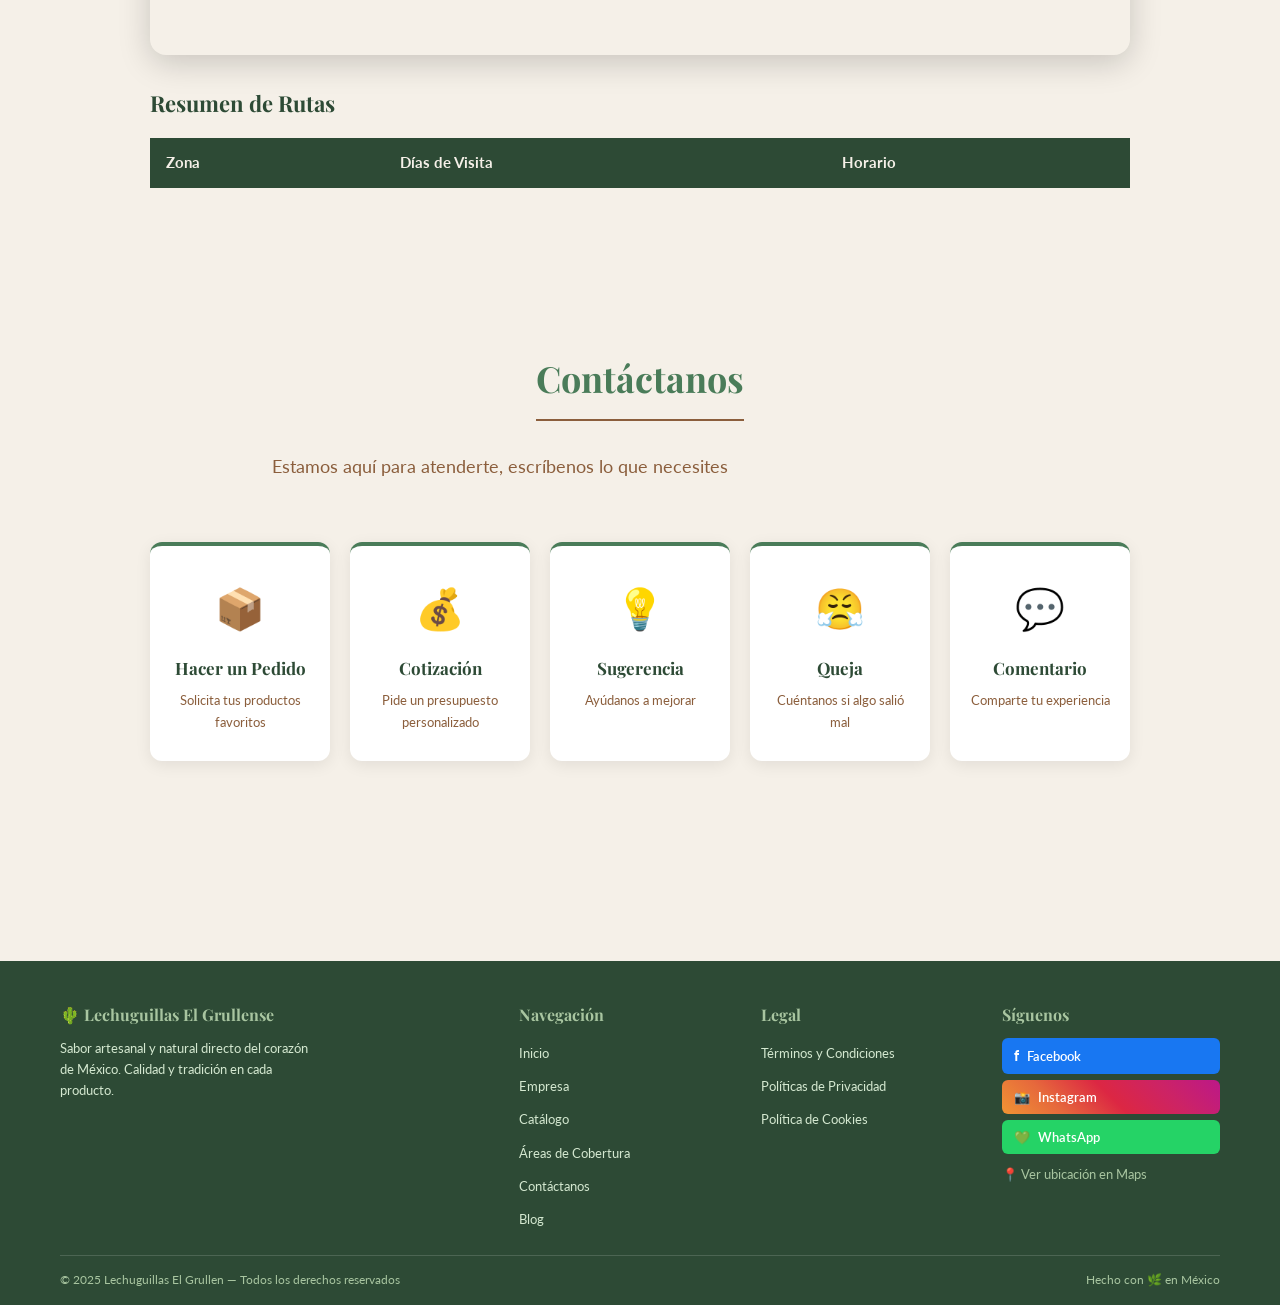
==== commit 3ecb5dbd: "descripción del cambio" ====
--- a/index.html
+++ b/index.html
@@ -467,7 +467,7 @@
 
   <!-- LÍNEA INFERIOR -->
   <div class="footer-inferior">
-    <p>© 2025 Lechuguillas El Grullense — Todos los derechos reservados</p>
+    <p>© 2025 Lechuguillas El Grullen    — Todos los derechos reservados</p>
     <p>Hecho con 🌿 en México</p>
   </div>
 
--- a/styles.css
+++ b/styles.css
@@ -50,29 +50,41 @@
 
 /* ---- SECCIÓN INICIO ---- */
 #inicio {
-  background-color: #2D4A35;
-  color: #F5F0E8;
-  text-align: center;
-  padding: 100px 50px;
-}
-
-#inicio h1 {
-  font-family: 'Playfair Display', serif;
-  font-size: 52px;
-  margin-bottom: 16px;
-  letter-spacing: 2px;
-}
-
-#inicio p {
-  font-size: 20px;
-  font-weight: 300;
-  color: #A8C5A0;
-  letter-spacing: 1px;
+  min-height: 90vh;
+  display: flex;
+  align-items: center;
+  justify-content: center;
+  background: linear-gradient(135deg, #4A7C59 0%, #2D4A35 50%, #1a2f20 100%);
+  position: relative;
+  overflow: hidden;
+}
+
+#inicio::before {
+  content: '🌵';
+  position: absolute;
+  font-size: 380px;
+  opacity: 0.06;
+  right: -40px;
+  bottom: -60px;
+  line-height: 1;
+}
+
+#inicio::after {
+  content: '🌿';
+  position: absolute;
+  font-size: 220px;
+  opacity: 0.05;
+  left: -20px;
+  top: -20px;
+  line-height: 1;
 }
 
 /* ---- SECCIONES GENERALES ---- */
 section {
   padding: 80px 60px;
+}
+
+section:not(#inicio) {
   max-width: 1100px;
   margin: 0 auto;
 }
@@ -194,13 +206,6 @@
   font-size: 12px;
   color: #A8C5A0;
 }
-/* ---- HERO INICIO ---- */
-#inicio {
-  min-height: 90vh;
-  display: flex;
-  align-items: center;
-  justify-content: center;
-}
 
 .hero-contenido {
   display: flex;
@@ -210,13 +215,15 @@
 }
 
 .hero-etiqueta {
-  background-color: #4A7C59;
-  color: #F5F0E8;
+  background-color: rgba(168, 197, 160, 0.2);
+  color: #A8C5A0;
   padding: 6px 18px;
   border-radius: 20px;
   font-size: 14px;
   letter-spacing: 1px;
-}
+  border: 1px solid rgba(168, 197, 160, 0.4);
+}
+
 
 .hero-subtitulo {
   font-size: 20px;
@@ -643,4 +650,11 @@
 .whatsapp-flotante img {
   width: 100%;
   height: 100%;
+}
+#inicio h1 {
+  font-family: 'Playfair Display', serif;
+  font-size: 52px;
+  margin-bottom: 16px;
+  letter-spacing: 2px;
+  color: #F5F0E8;
 }
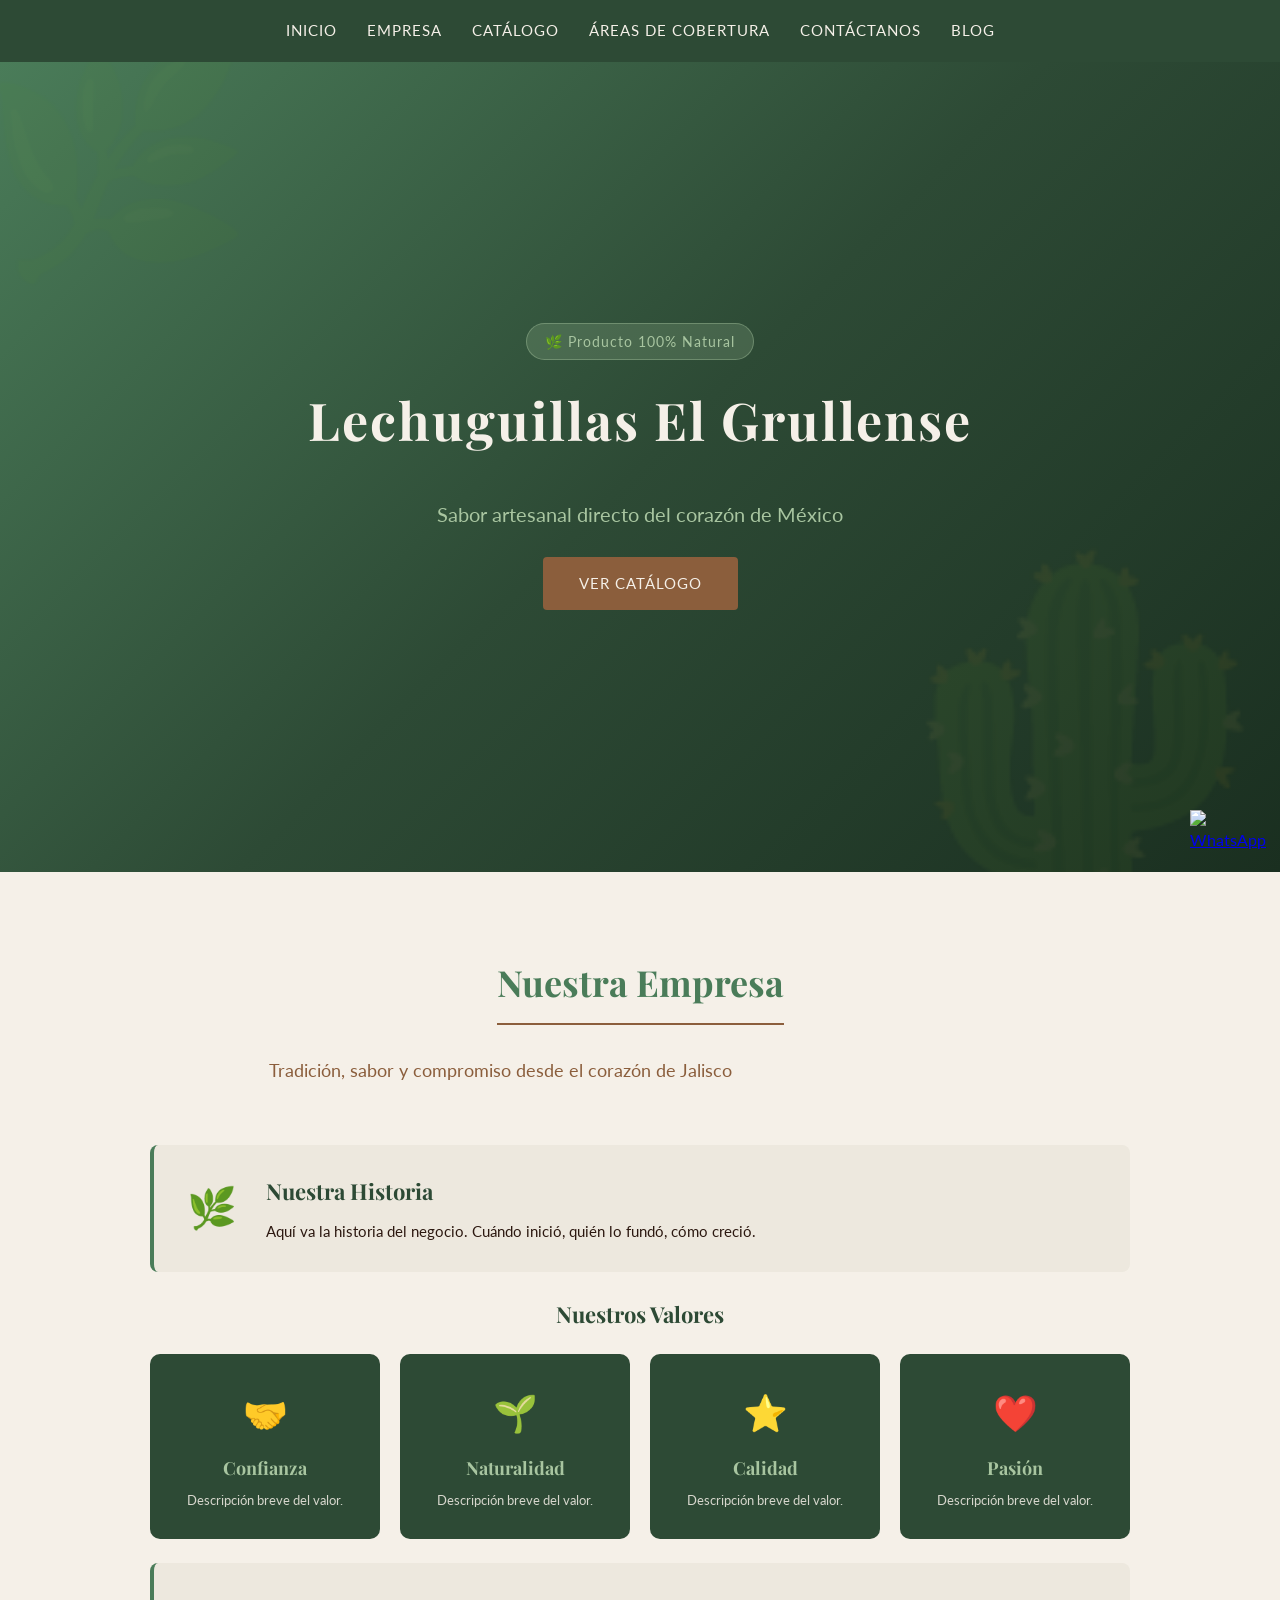
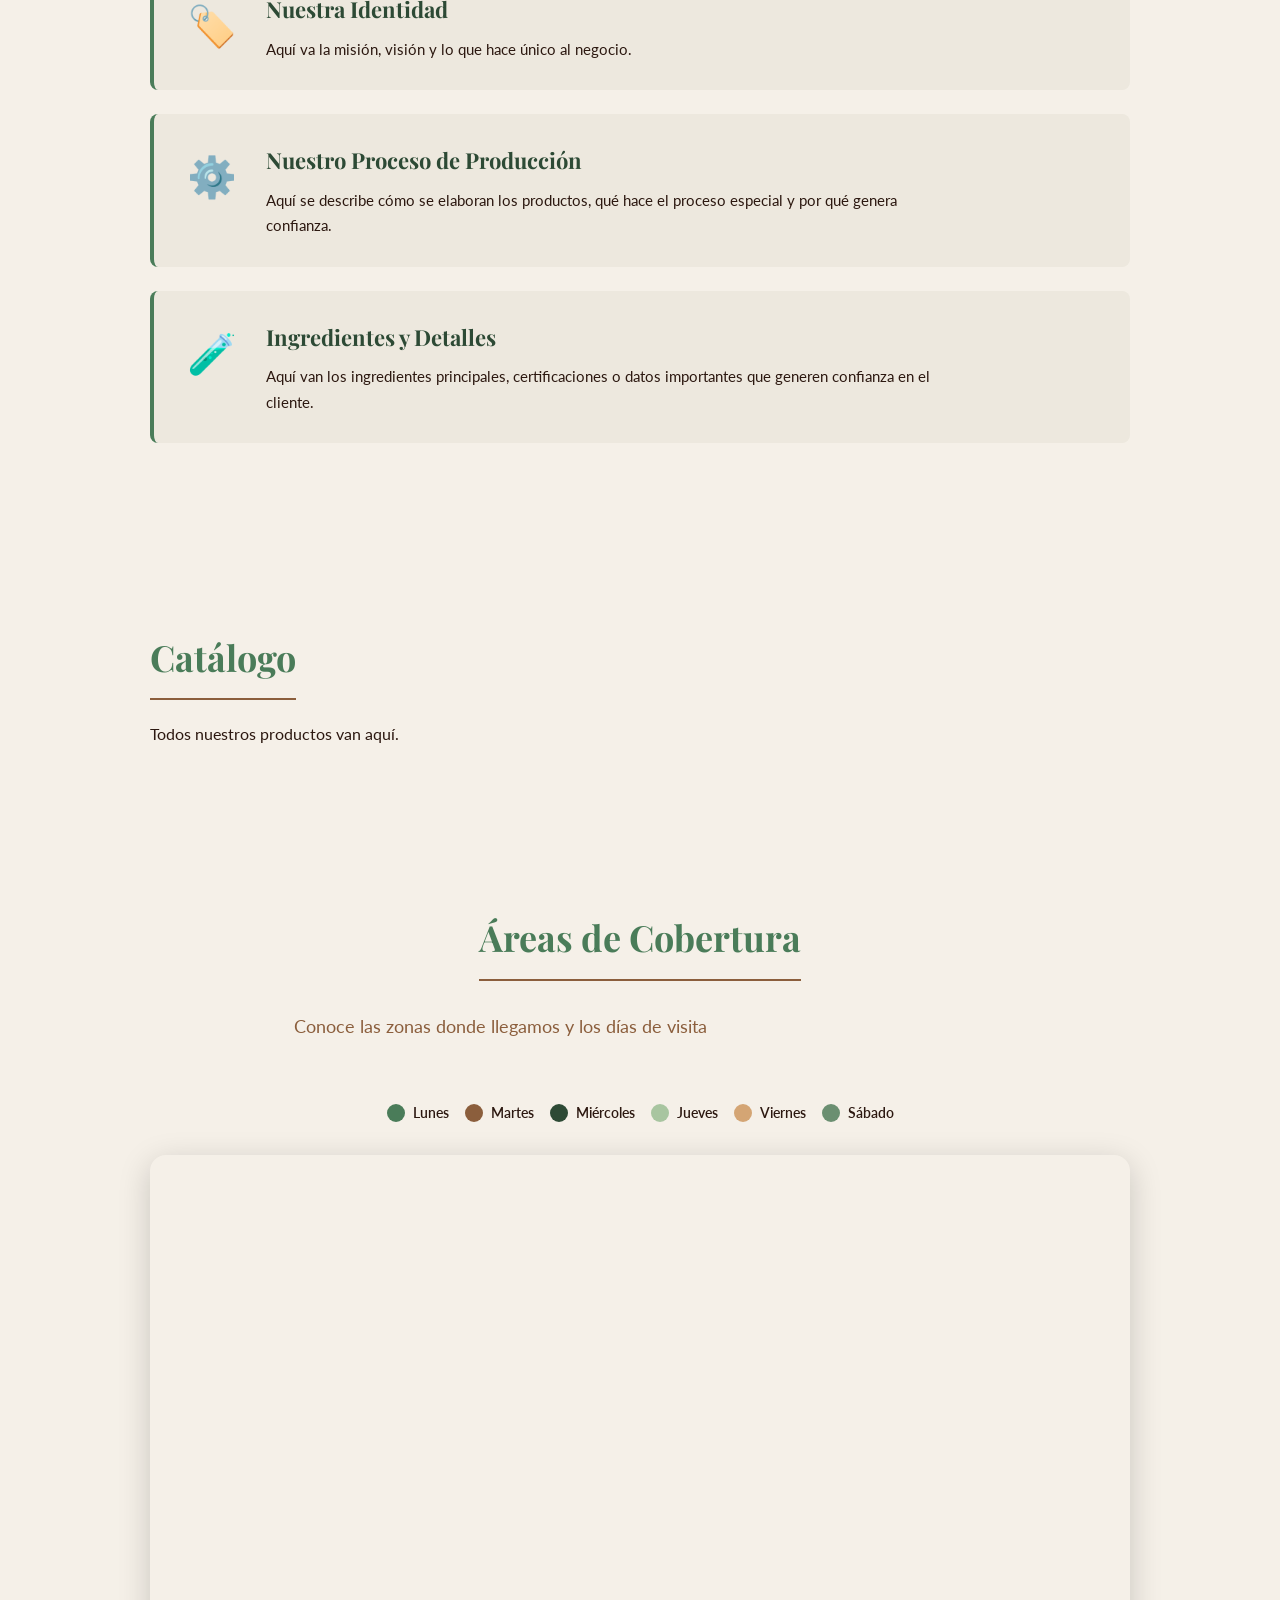
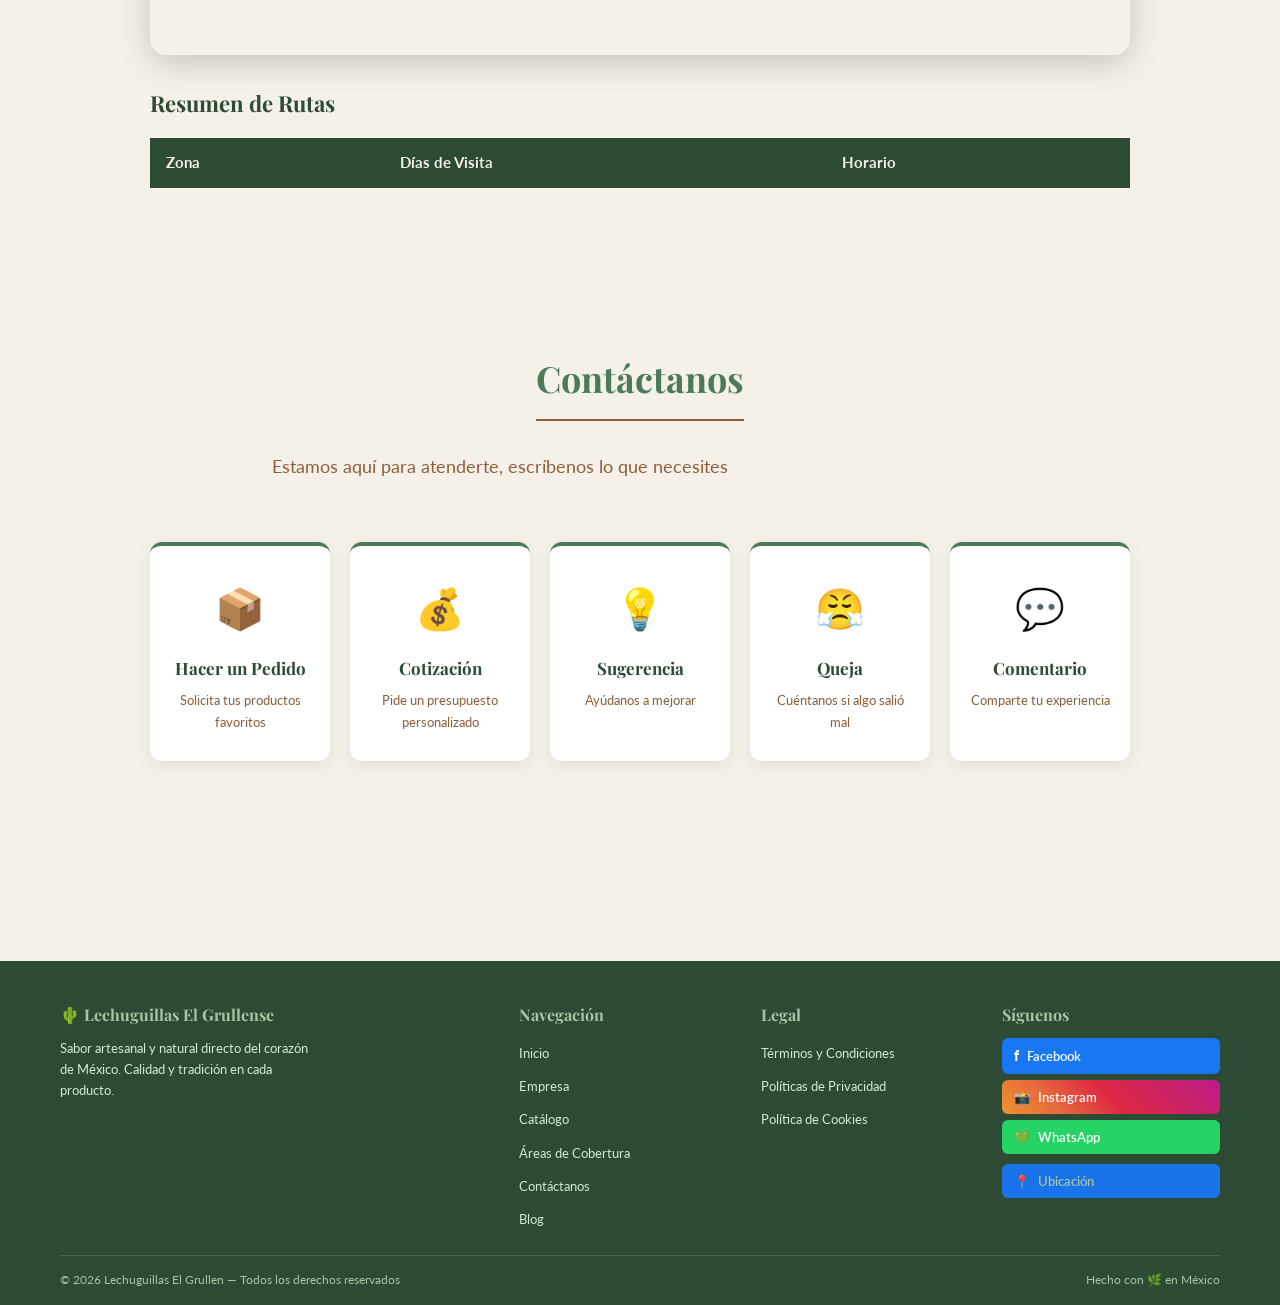
==== commit 034d7b2d: "Footer con ubicación y mejoras de diseño" ====
--- a/index.html
+++ b/index.html
@@ -268,7 +268,6 @@
     </section>
 
     <!-- ÁREAS DE COBERTURA -->
-    <!-- ÁREAS DE COBERTURA -->
 <section id="cobertura">
   <div class="seccion-encabezado">
     <h2>Áreas de Cobertura</h2>
@@ -459,7 +458,9 @@
         </a>
       </div>
       <div class="footer-ubicacion">
-        <p>📍 <a href="#" target="_blank">Ver ubicación en Maps</a></p>
+      <a href="https://maps.app.goo.gl/athTbj5pXLH3BFdo7" target="_blank" class="red-social ubicacion">
+  <span>📍</span> Ubicación
+      </a>
       </div>
     </div>
 
@@ -467,7 +468,7 @@
 
   <!-- LÍNEA INFERIOR -->
   <div class="footer-inferior">
-    <p>© 2025 Lechuguillas El Grullen    — Todos los derechos reservados</p>
+    <p>© 2026 Lechuguillas El Grullen    — Todos los derechos reservados</p>
     <p>Hecho con 🌿 en México</p>
   </div>
 
--- a/styles.css
+++ b/styles.css
@@ -84,7 +84,7 @@
   padding: 80px 60px;
 }
 
-section:not(#inicio) {
+section:not(#inicio):not(#catalogo-hero):not(#blog-hero) {
   max-width: 1100px;
   margin: 0 auto;
 }
@@ -339,13 +339,26 @@
 /* ---- HERO CATÁLOGO Y BLOG ---- */
 #catalogo-hero,
 #blog-hero {
-  background-color: #2D4A35;
+  background: linear-gradient(135deg, #4A7C59 0%, #2D4A35 50%, #1a2f20 100%);
   color: #F5F0E8;
   text-align: center;
   padding: 80px 20px;
   display: flex;
   align-items: center;
   justify-content: center;
+  position: relative;
+  overflow: hidden;
+}
+
+#catalogo-hero::before,
+#blog-hero::before {
+  content: '🌿';
+  position: absolute;
+  font-size: 220px;
+  opacity: 0.05;
+  left: -20px;
+  top: -20px;
+  line-height: 1;
 }
 /* ---- CATÁLOGO ---- */
 .productos-grid {
@@ -657,4 +670,8 @@
   margin-bottom: 16px;
   letter-spacing: 2px;
   color: #F5F0E8;
+}
+.ubicacion {
+  background-color: #1a73e8;
+  color: white;
 }
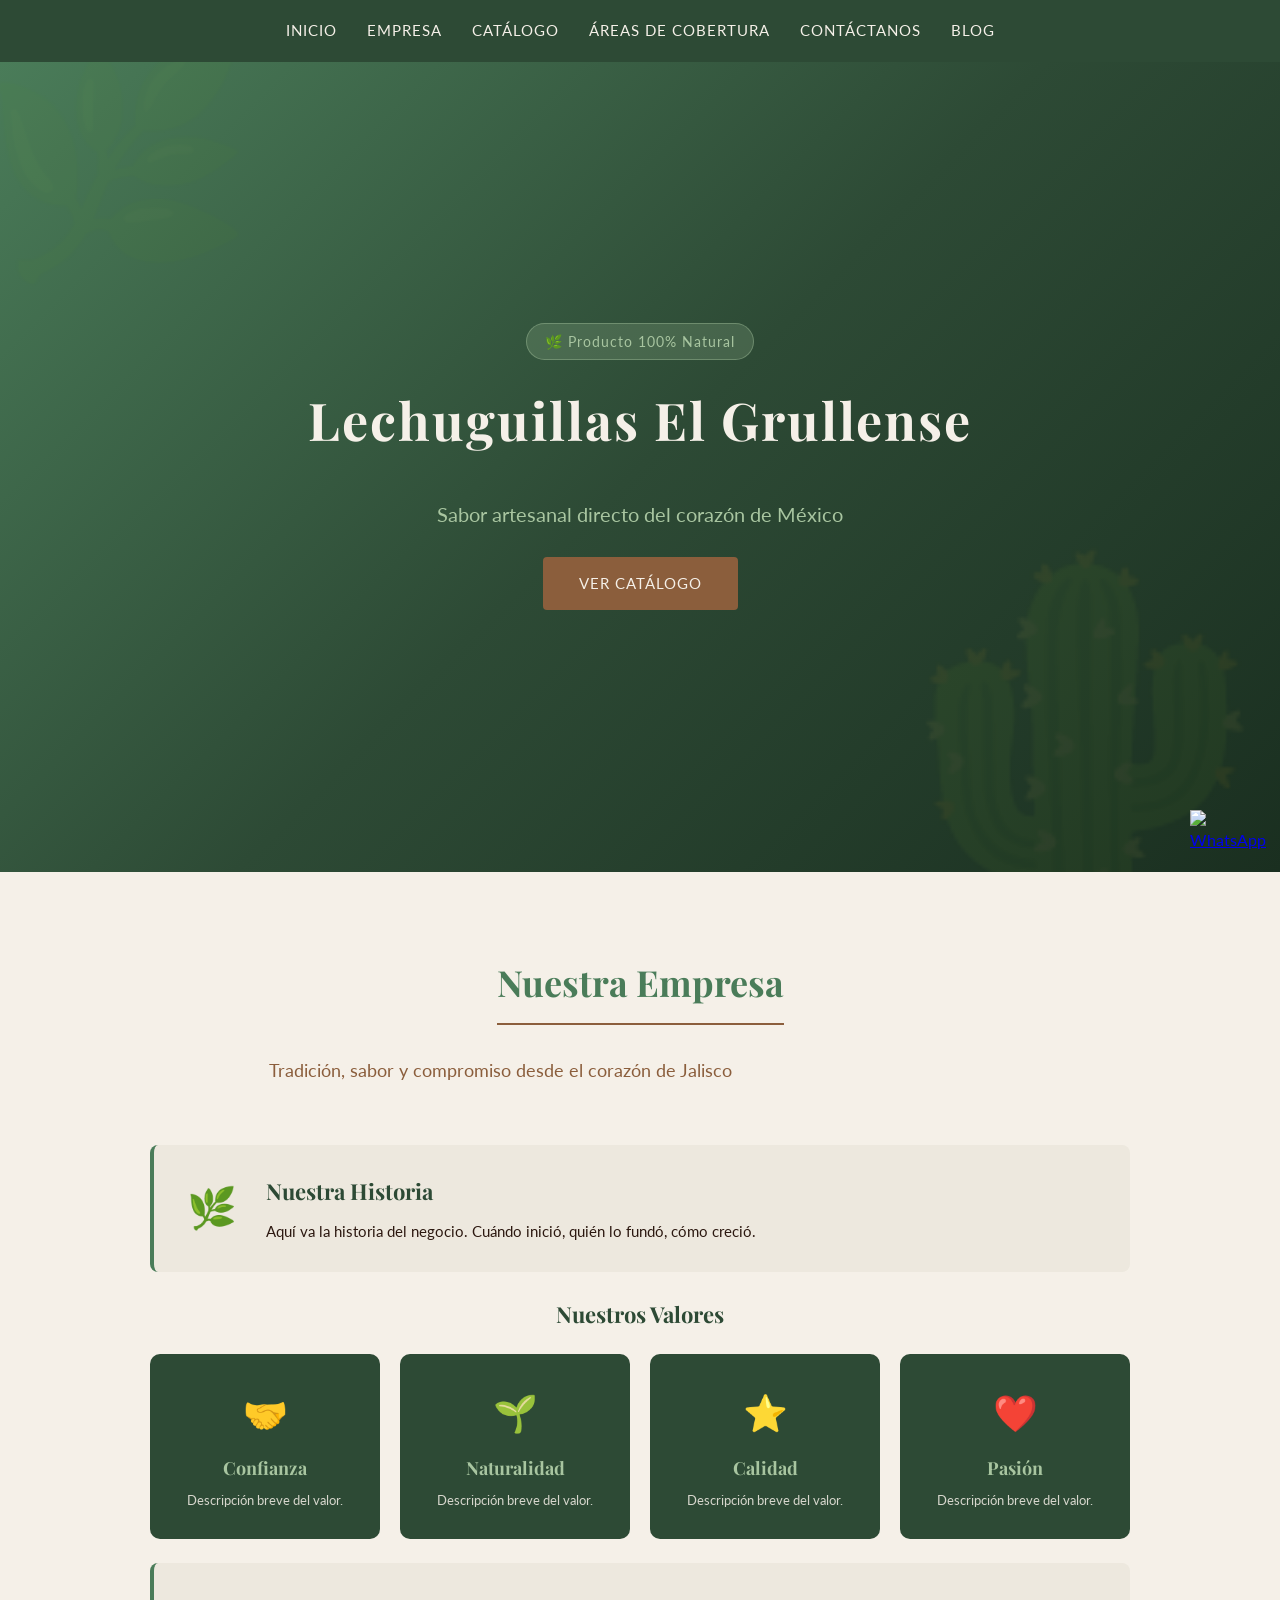
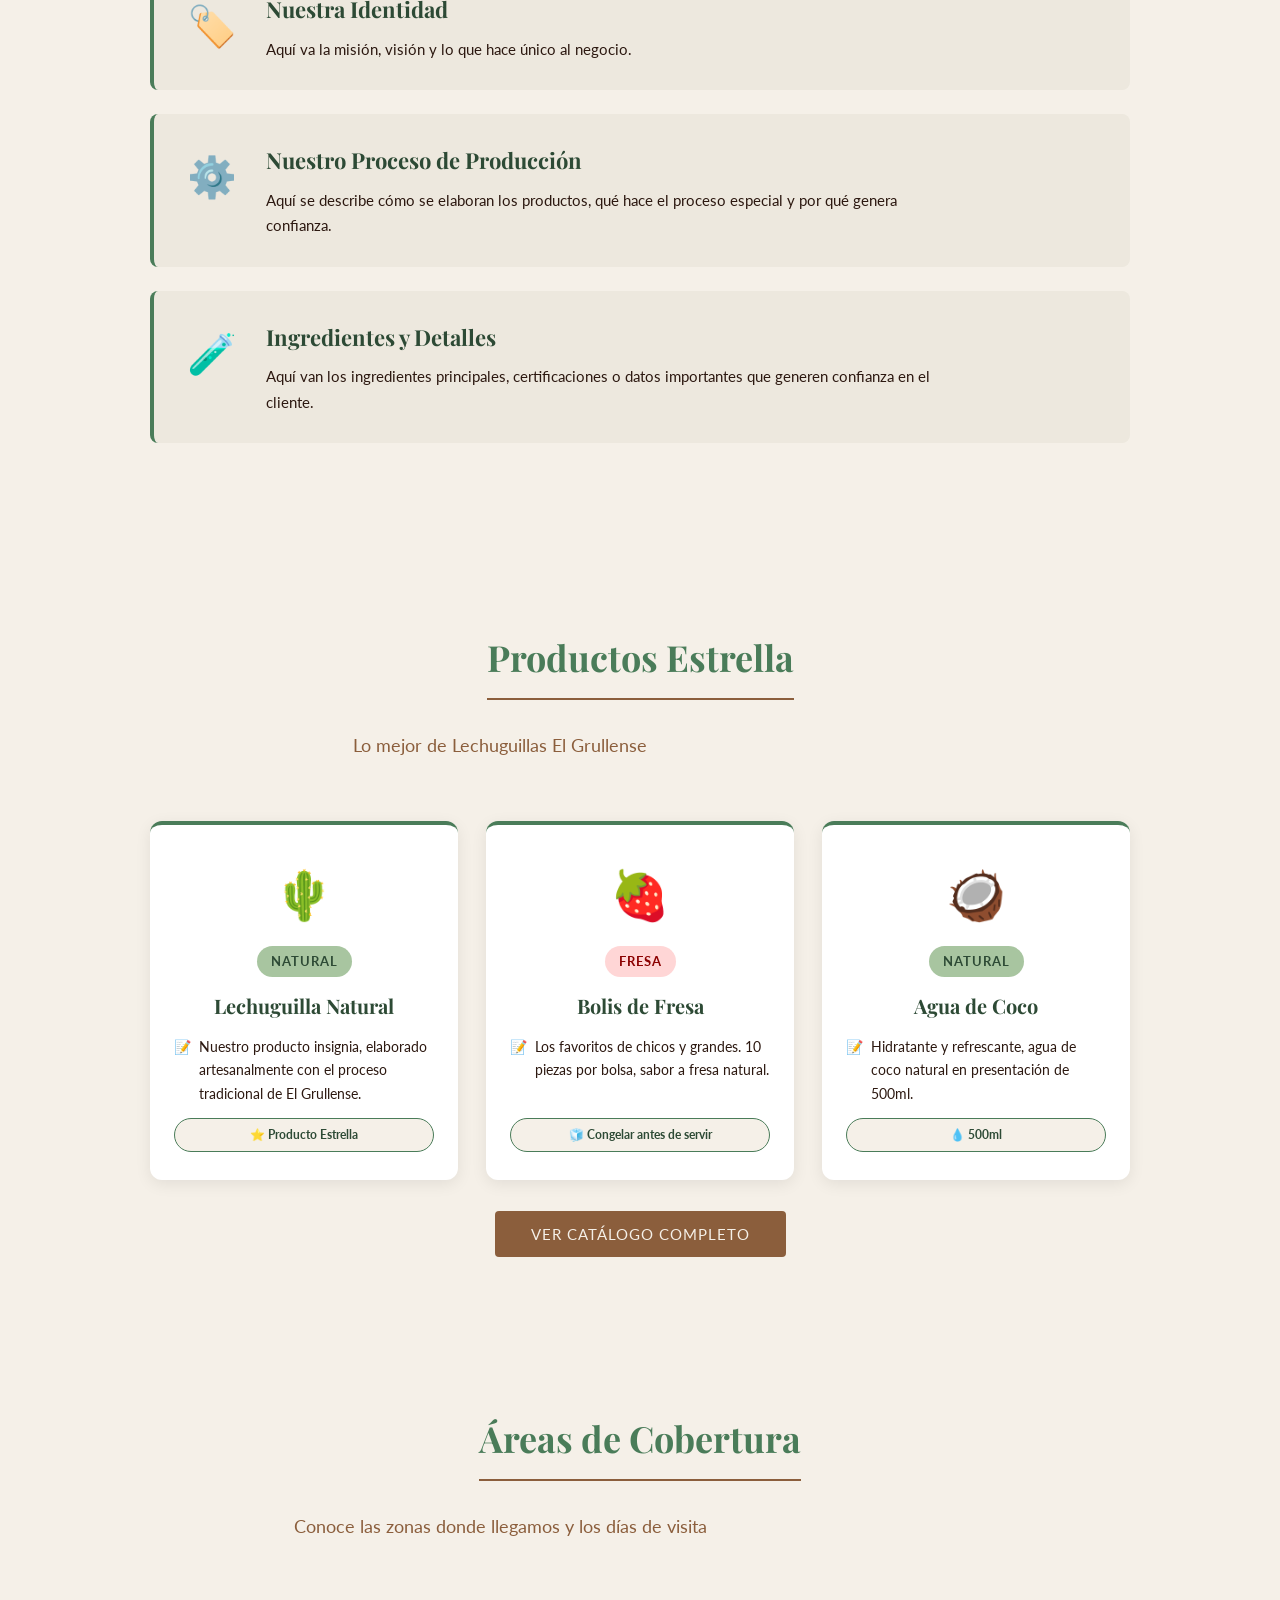
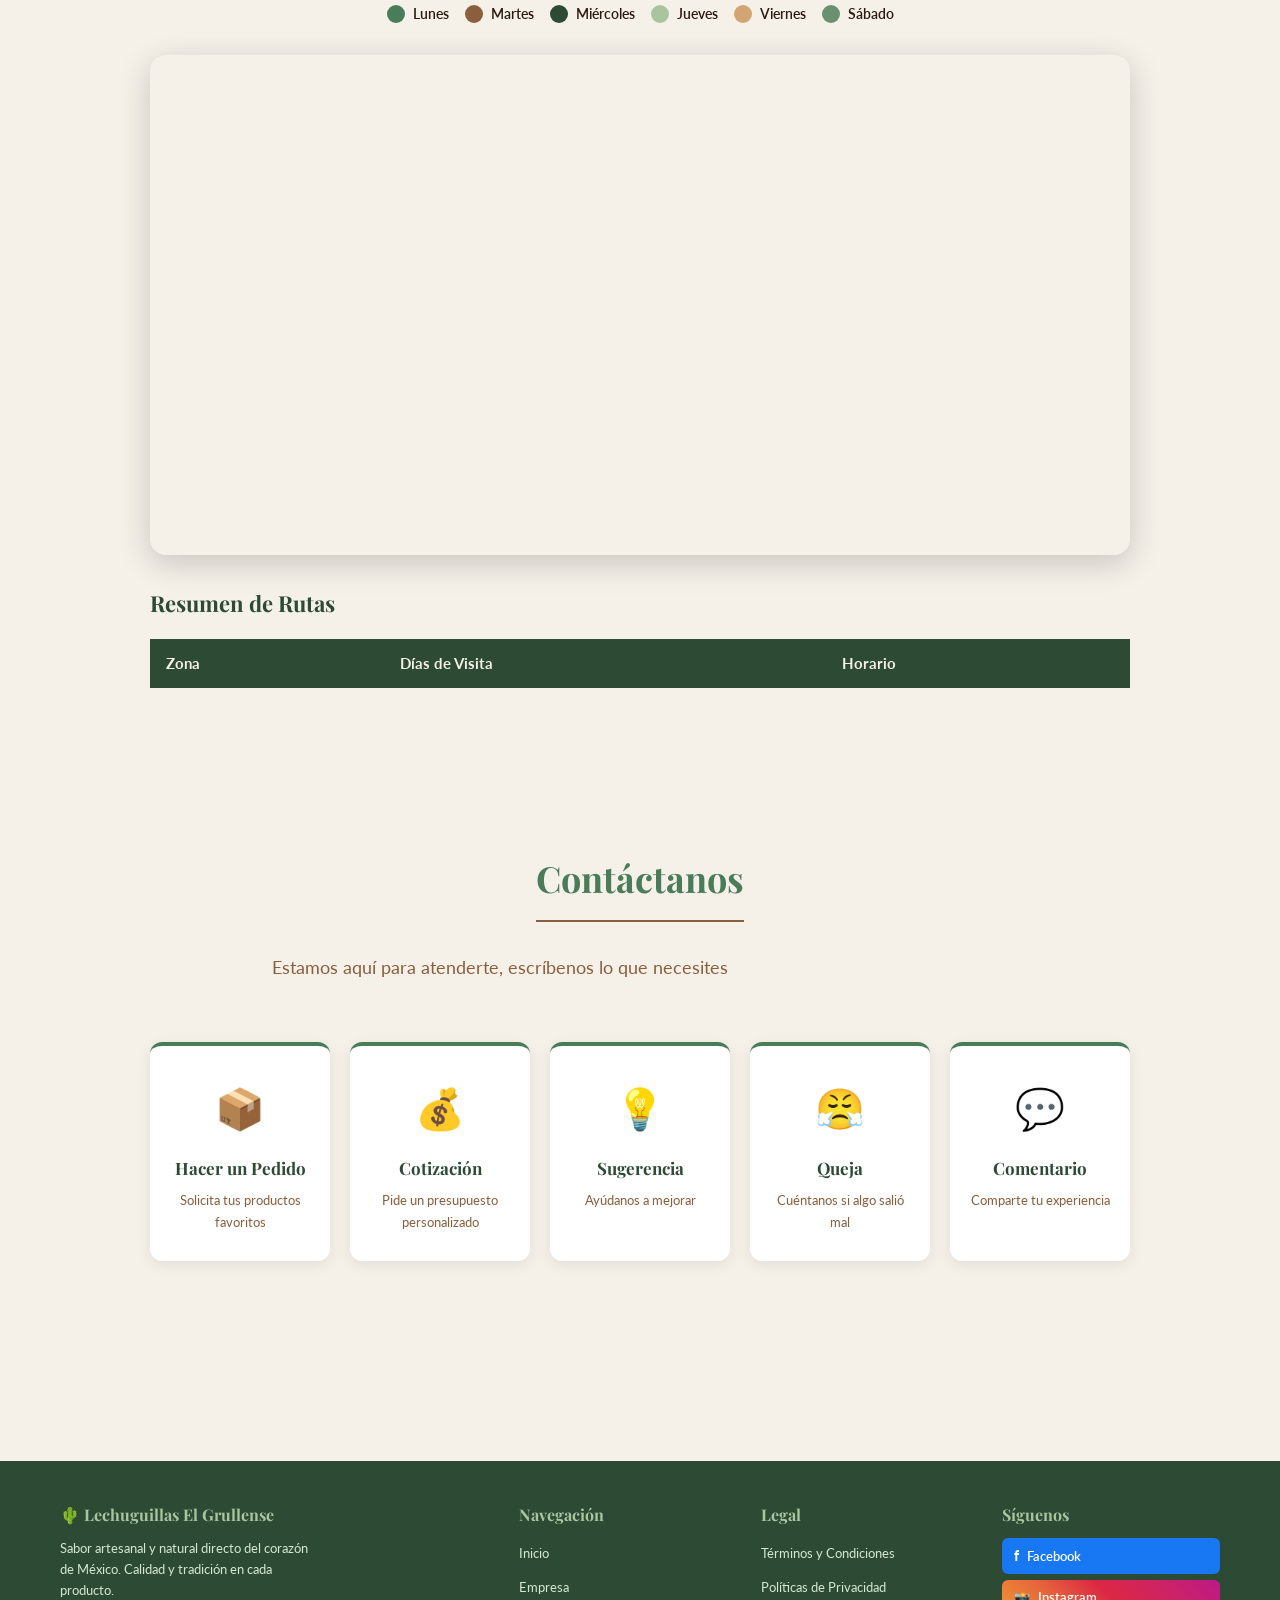
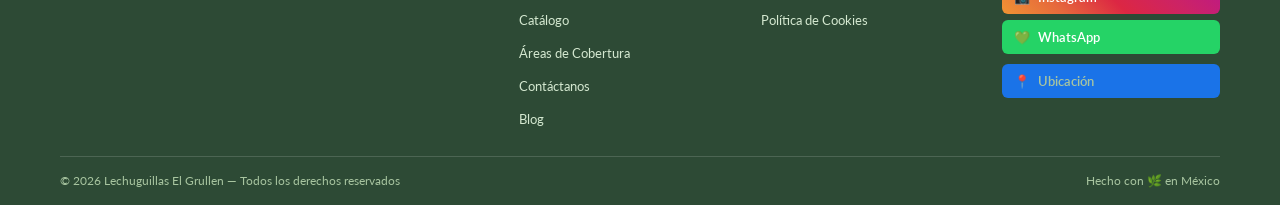
==== commit b249631c: "Productos estrella en inicio" ====
--- a/index.html
+++ b/index.html
@@ -261,11 +261,52 @@
 
 </section>
 
-    <!-- CATÁLOGO -->
-    <section id="catalogo">
-      <h2>Catálogo</h2>
-      <p>Todos nuestros productos van aquí.</p>
-    </section>
+    <!-- PRODUCTOS DESTACADOS -->
+<section id="catalogo">
+  <div class="seccion-encabezado">
+    <h2>Productos Estrella</h2>
+    <p class="seccion-subtitulo">Lo mejor de Lechuguillas El Grullense</p>
+  </div>
+
+  <div class="productos-grid">
+
+    <div class="producto-tarjeta">
+      <div class="producto-emoji">🌵</div>
+      <div class="producto-sabor sabor-natural">Natural</div>
+      <h3>Lechuguilla Natural</h3>
+      <div class="producto-detalle">
+        <span>📝</span> Nuestro producto insignia, elaborado artesanalmente con el proceso tradicional de El Grullense.
+      </div>
+      <div class="producto-badge">⭐ Producto Estrella</div>
+    </div>
+
+    <div class="producto-tarjeta">
+      <div class="producto-emoji">🍓</div>
+      <div class="producto-sabor sabor-fresa">Fresa</div>
+      <h3>Bolis de Fresa</h3>
+      <div class="producto-detalle">
+        <span>📝</span> Los favoritos de chicos y grandes. 10 piezas por bolsa, sabor a fresa natural.
+      </div>
+      <div class="producto-badge">🧊 Congelar antes de servir</div>
+    </div>
+
+    <div class="producto-tarjeta">
+      <div class="producto-emoji">🥥</div>
+      <div class="producto-sabor sabor-natural">Natural</div>
+      <h3>Agua de Coco</h3>
+      <div class="producto-detalle">
+        <span>📝</span> Hidratante y refrescante, agua de coco natural en presentación de 500ml.
+      </div>
+      <div class="producto-badge">💧 500ml</div>
+    </div>
+
+  </div>
+
+  <div style="text-align: center; margin-top: 40px;">
+    <a href="catalogo.html" class="boton-principal">Ver Catálogo Completo</a>
+  </div>
+
+</section>
 
     <!-- ÁREAS DE COBERTURA -->
 <section id="cobertura">
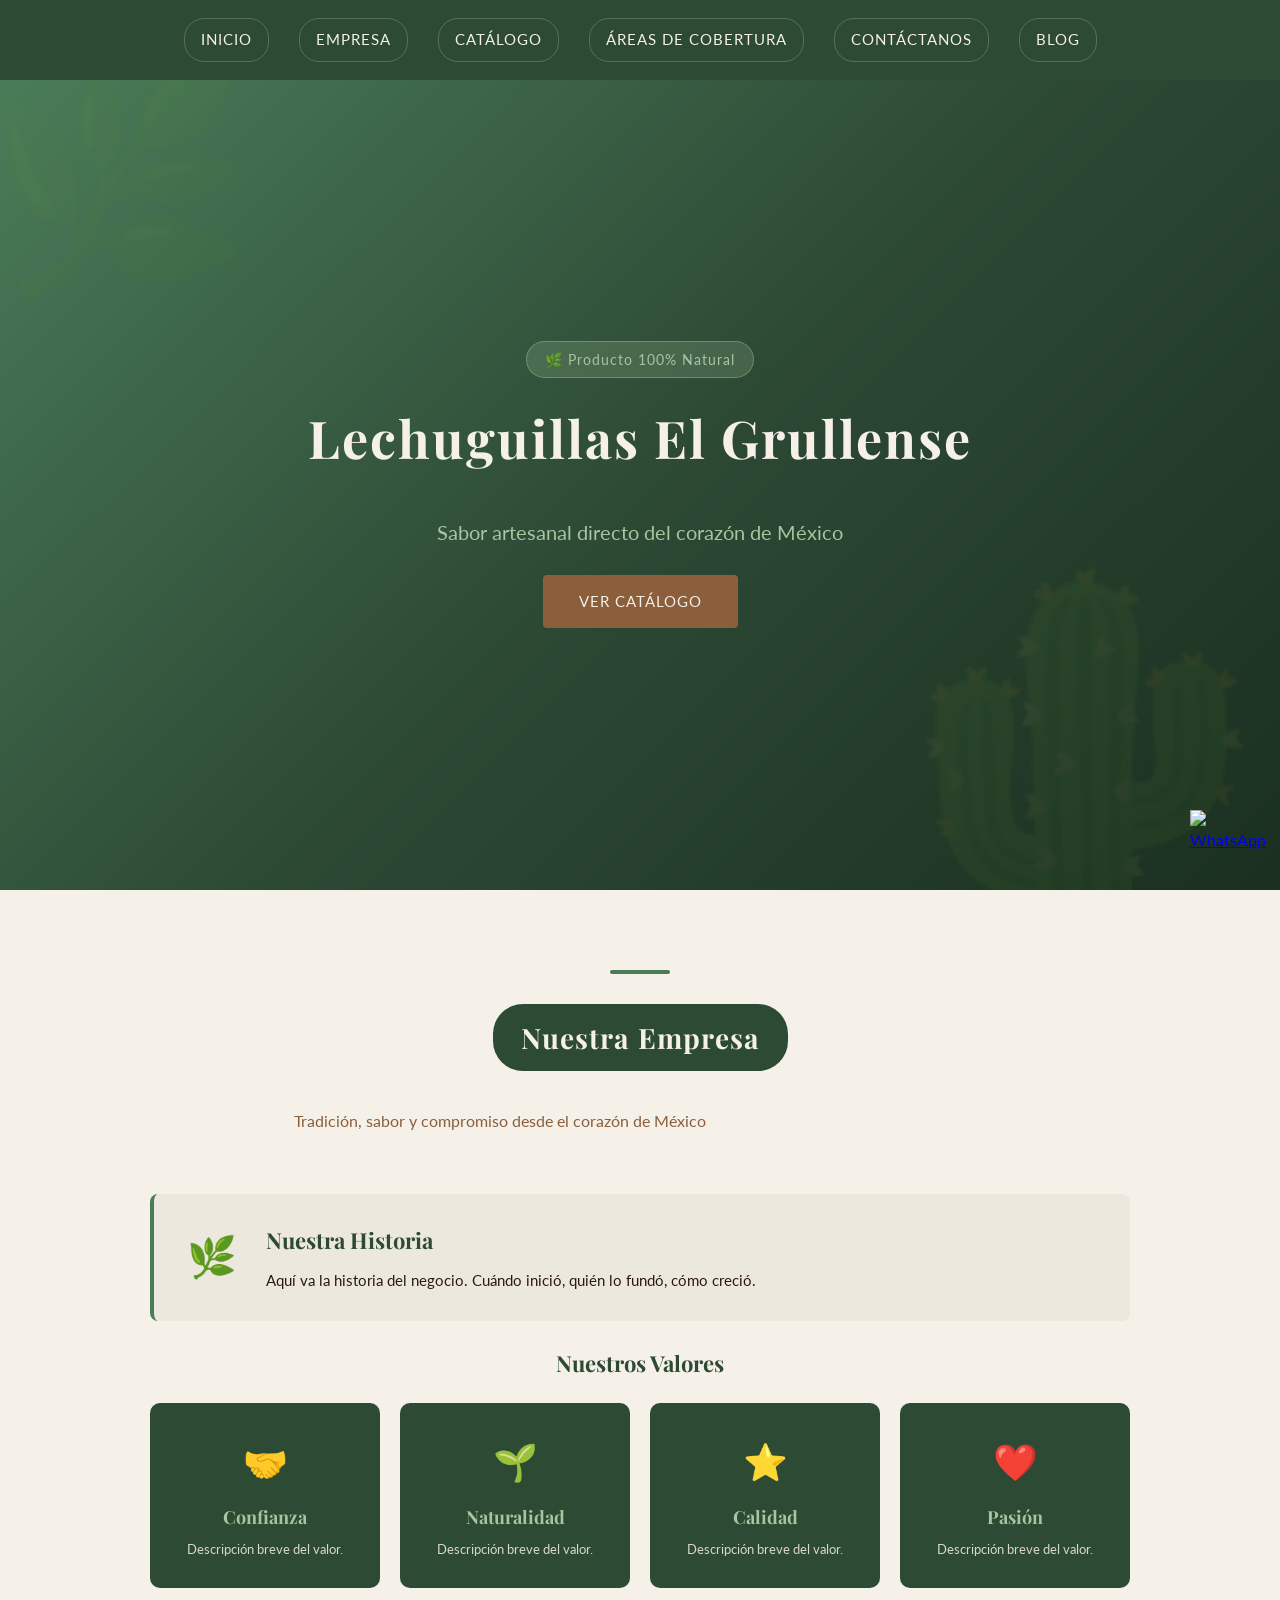
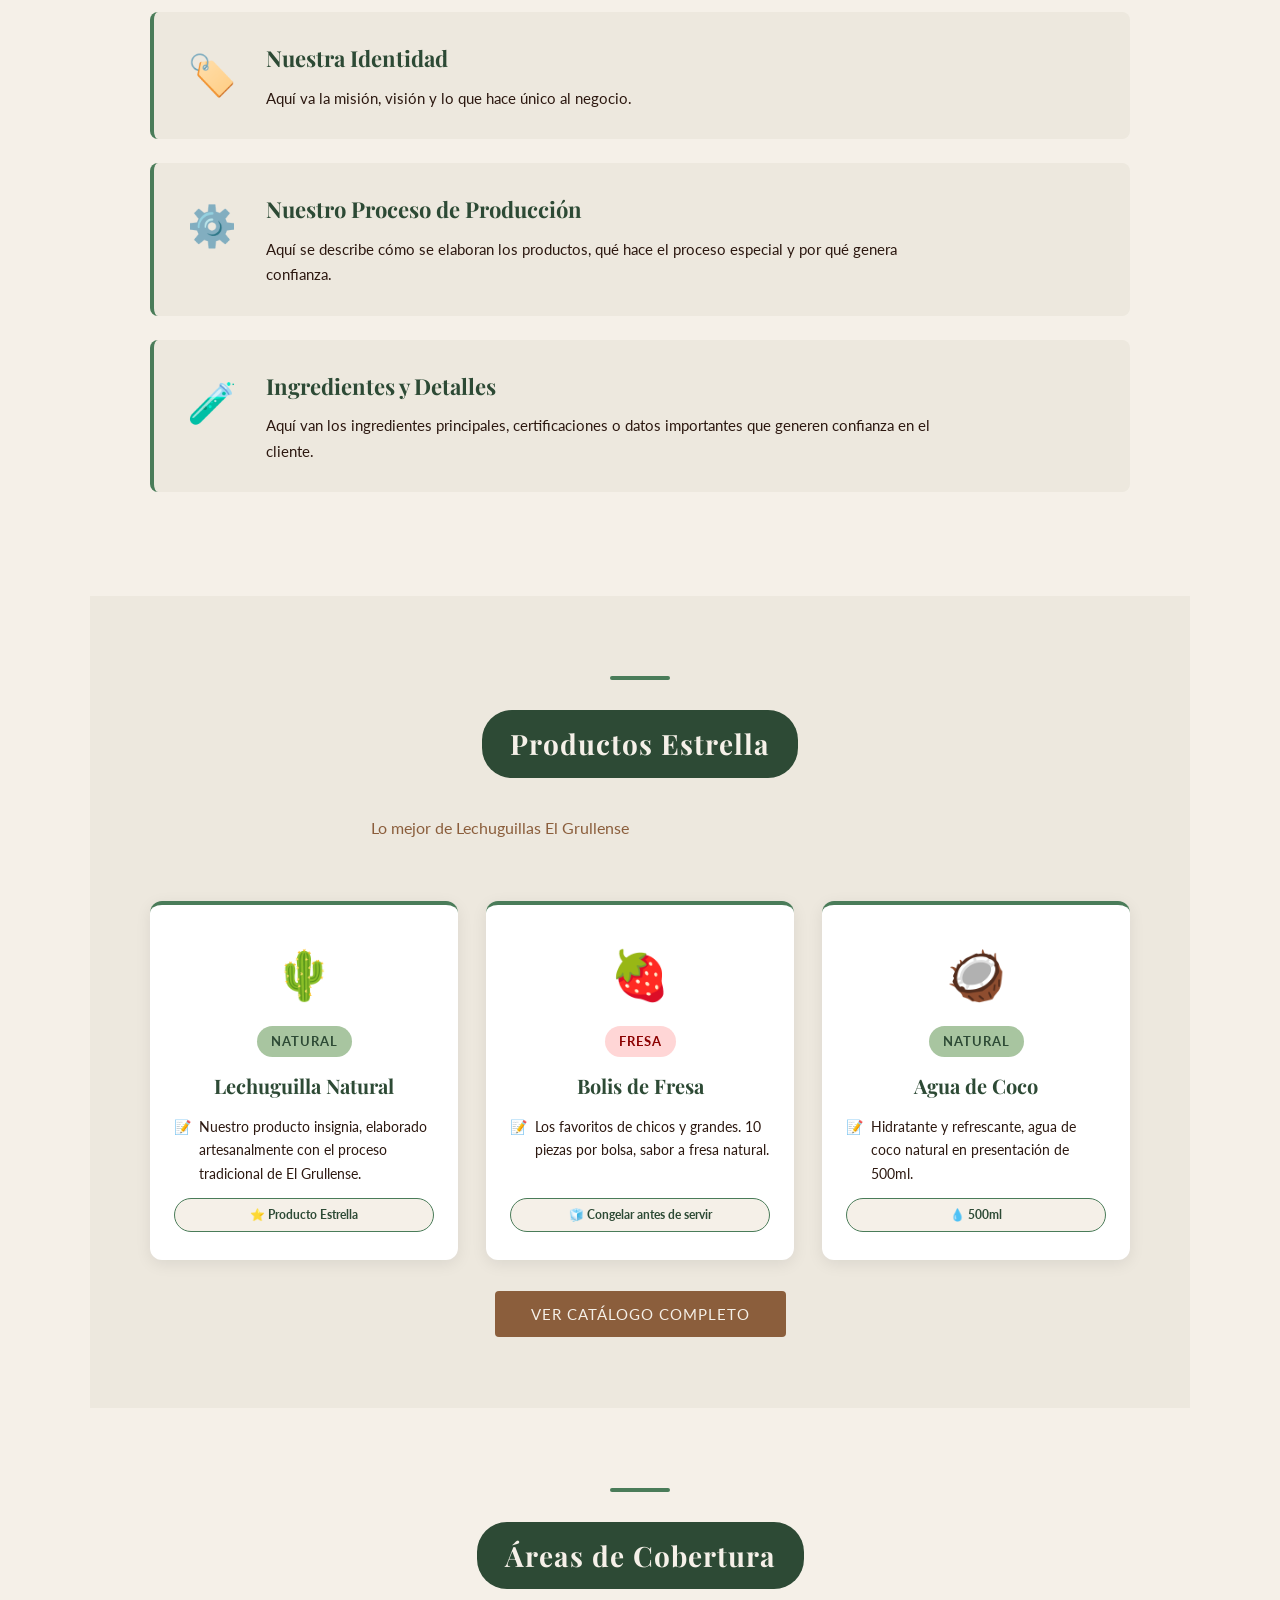
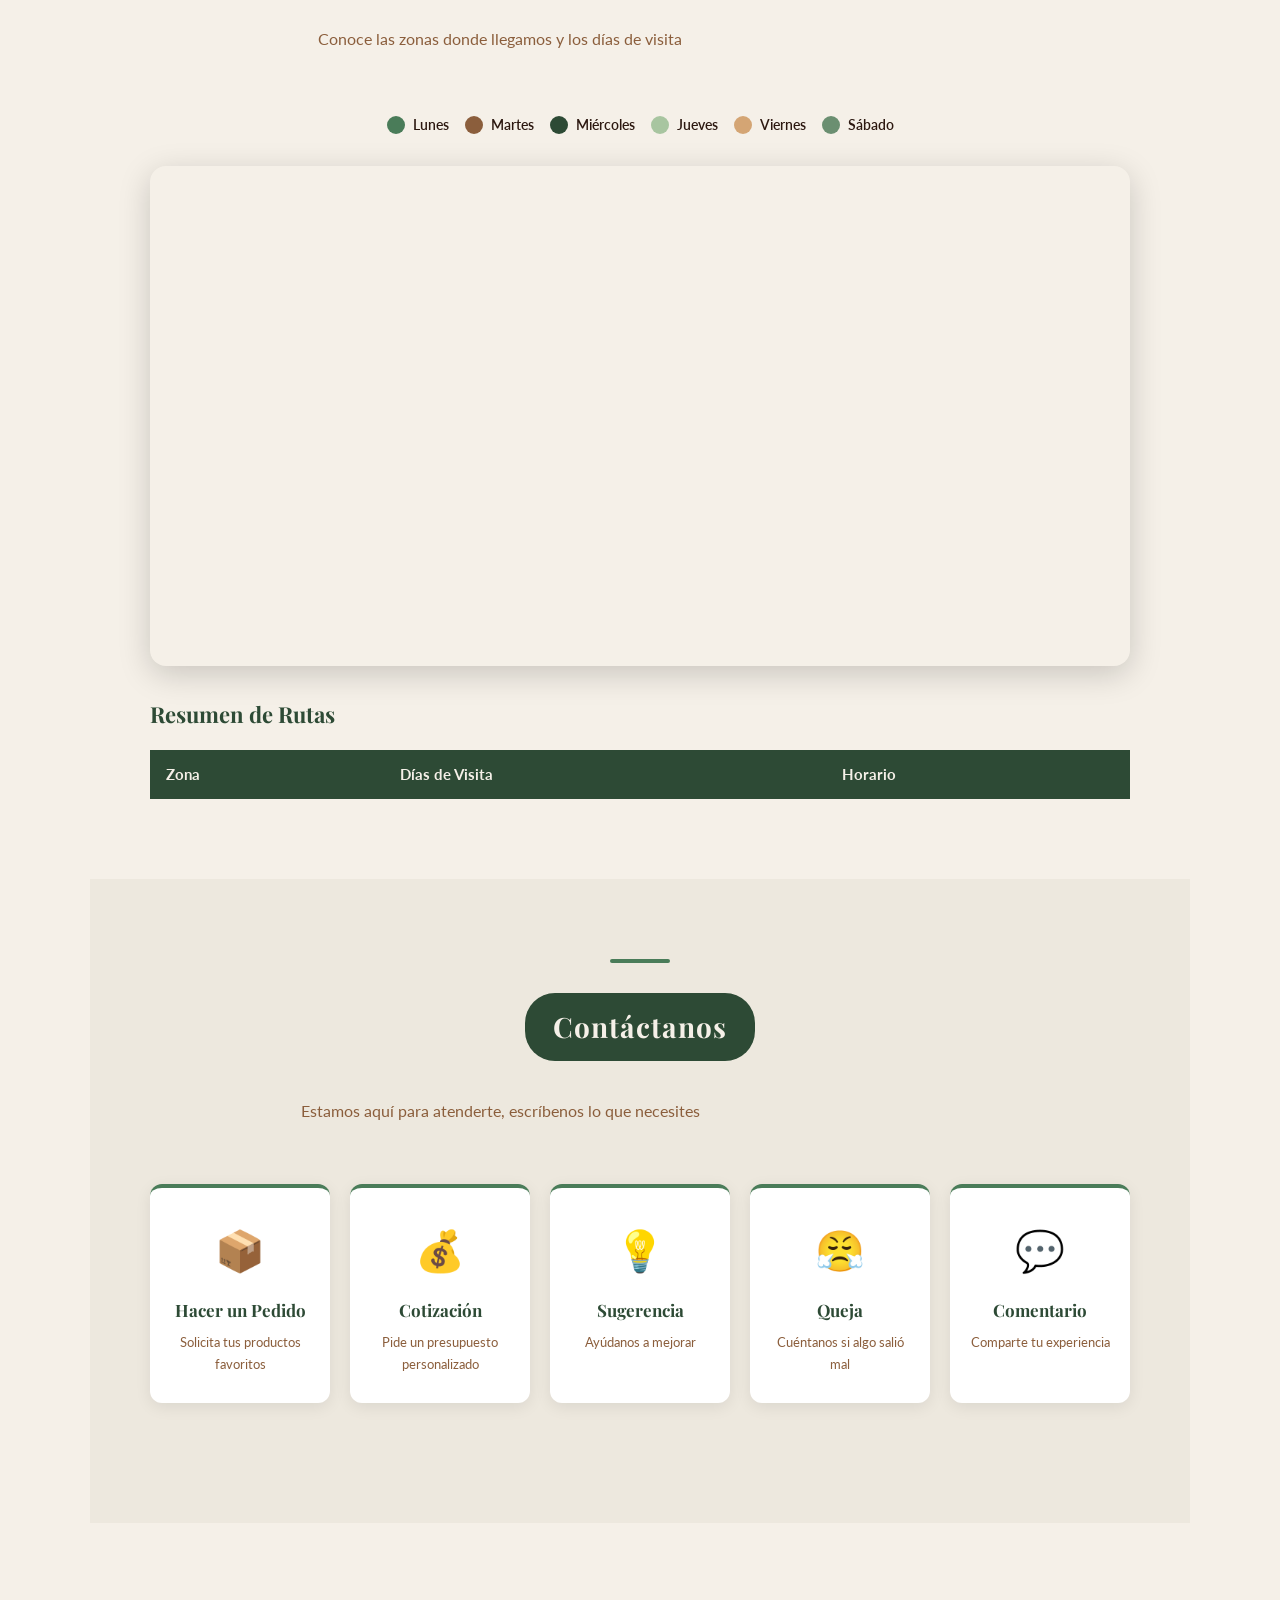
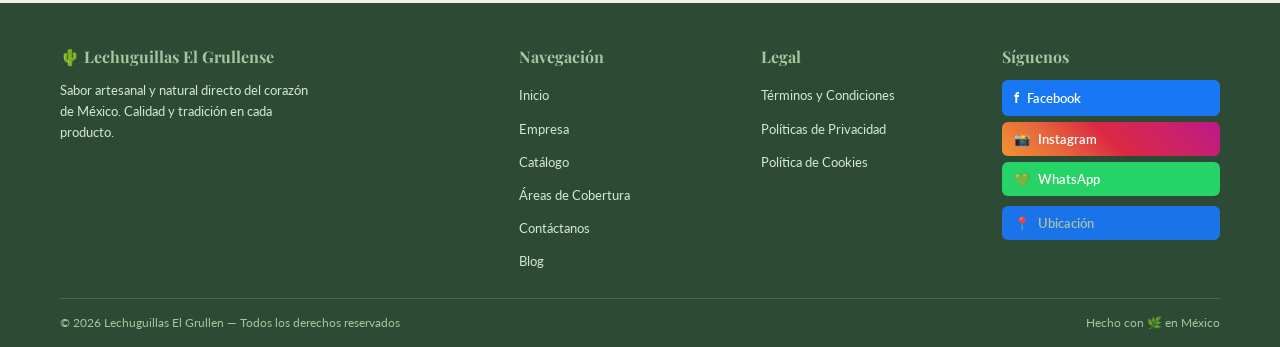
==== commit ff555dd0: "Mejoras visuales nav y secciones" ====
--- a/index.html
+++ b/index.html
@@ -193,7 +193,7 @@
 <section id="empresa">
   <div class="seccion-encabezado">
     <h2>Nuestra Empresa</h2>
-    <p class="seccion-subtitulo">Tradición, sabor y compromiso desde el corazón de Jalisco</p>
+    <p class="seccion-subtitulo">Tradición, sabor y compromiso desde el corazón de México</p>
   </div>
 
   <!-- HISTORIA -->
--- a/styles.css
+++ b/styles.css
@@ -41,11 +41,16 @@
   font-size: 15px;
   letter-spacing: 1px;
   text-transform: uppercase;
-  transition: color 0.3s;
+  padding: 8px 16px;
+  border-radius: 20px;
+  border: 1px solid rgba(255,255,255,0.2);
+  transition: all 0.3s;
 }
 
 nav a:hover {
-  color: #A8C5A0;
+  background-color: #4A7C59;
+  border-color: #4A7C59;
+  color: #F5F0E8;
 }
 
 /* ---- SECCIÓN INICIO ---- */
@@ -674,4 +679,192 @@
 .ubicacion {
   background-color: #1a73e8;
   color: white;
+}
+/* ================================
+   RESPONSIVE — MÓVIL Y TABLET
+================================ */
+
+/* TABLET (menos de 1024px) */
+@media (max-width: 1024px) {
+
+  .valores-grid {
+    grid-template-columns: repeat(2, 1fr);
+  }
+
+  .productos-grid {
+    grid-template-columns: repeat(2, 1fr);
+  }
+
+  .contacto-opciones {
+    grid-template-columns: repeat(3, 1fr);
+  }
+
+  .footer-contenido {
+    grid-template-columns: repeat(2, 1fr);
+  }
+
+}
+
+/* MÓVIL (menos de 768px) */
+@media (max-width: 768px) {
+
+  /* NAVEGACIÓN */
+  nav {
+    flex-wrap: wrap;
+    gap: 10px;
+    padding: 14px 20px;
+    justify-content: center;
+  }
+
+  nav a {
+    font-size: 13px;
+  }
+
+  /* HERO INICIO */
+  #inicio h1 {
+    font-size: 32px;
+  }
+
+  #inicio {
+    padding: 40px 20px;
+  }
+
+  .hero-subtitulo {
+    font-size: 16px;
+  }
+
+  /* SECCIONES */
+  section {
+    padding: 50px 20px;
+  }
+
+  section h2 {
+    font-size: 28px;
+  }
+
+  /* EMPRESA */
+  .empresa-bloque {
+    flex-direction: column;
+    align-items: center;
+    text-align: center;
+  }
+
+  .valores-grid {
+    grid-template-columns: repeat(2, 1fr);
+  }
+
+  /* CATÁLOGO */
+  .productos-grid {
+    grid-template-columns: 1fr;
+  }
+
+  /* CONTACTO */
+  .contacto-opciones {
+    grid-template-columns: repeat(2, 1fr);
+  }
+
+  .form-botones {
+    flex-direction: column;
+  }
+
+  .boton-enviar,
+  .boton-cancelar {
+    width: 100%;
+    text-align: center;
+  }
+
+  /* FOOTER */
+  .footer-contenido {
+    grid-template-columns: 1fr;
+    gap: 30px;
+  }
+
+  .footer-inferior {
+    flex-direction: column;
+    gap: 8px;
+    text-align: center;
+  }
+
+  .footer-columna p {
+    max-width: 100%;
+  }
+
+  /* MAPA */
+  #mapa {
+    height: 320px;
+  }
+
+  .rutas-tabla table {
+    font-size: 13px;
+  }
+
+}
+
+/* MÓVIL PEQUEÑO (menos de 480px) */
+@media (max-width: 480px) {
+
+  #inicio h1 {
+    font-size: 26px;
+  }
+
+  .valores-grid {
+    grid-template-columns: 1fr;
+  }
+
+  .contacto-opciones {
+    grid-template-columns: repeat(2, 1fr);
+  }
+
+  nav a {
+    font-size: 12px;
+  }
+
+}
+/* ---- SEPARADORES DE SECCIÓN ---- */
+#empresa,
+#catalogo,
+#cobertura,
+#contacto {
+  position: relative;
+}
+
+#empresa { background-color: #F5F0E8; }
+#catalogo { background-color: #EDE8DE; }
+#cobertura { background-color: #F5F0E8; }
+#contacto { background-color: #EDE8DE; }
+
+/* Línea decorativa superior en cada sección */
+#empresa::before,
+#catalogo::before,
+#cobertura::before,
+#contacto::before {
+  content: '';
+  display: block;
+  width: 60px;
+  height: 4px;
+  background-color: #4A7C59;
+  margin: 0 auto 20px;
+  border-radius: 2px;
+}
+
+/* Etiqueta de sección */
+.seccion-encabezado {
+  position: relative;
+  padding-top: 10px;
+}
+
+.seccion-encabezado h2 {
+  display: inline-block;
+  background-color: #2D4A35;
+  color: #F5F0E8 !important;
+  padding: 10px 28px;
+  border-radius: 30px;
+  border-bottom: none !important;
+  font-size: 28px !important;
+  letter-spacing: 1px;
+}
+
+.seccion-encabezado .seccion-subtitulo {
+  margin-top: 16px;
+  font-size: 16px;
 }
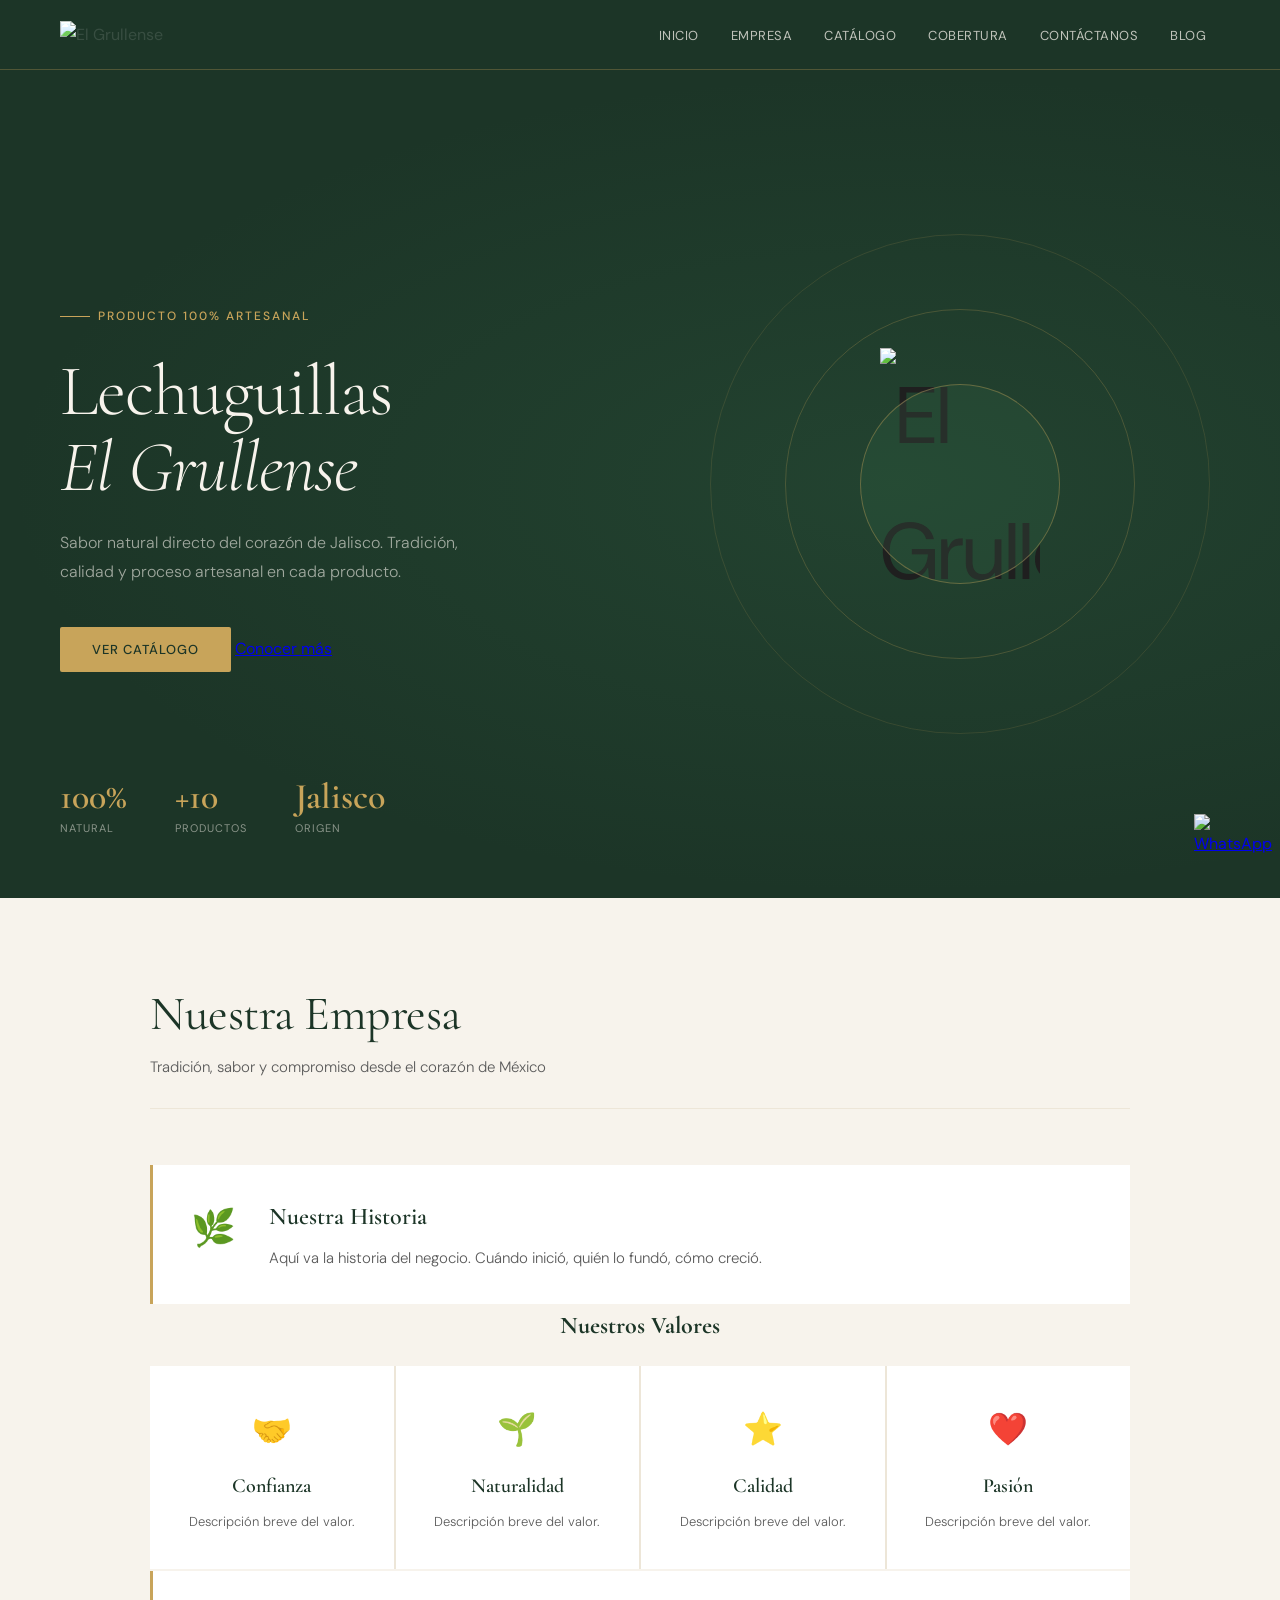
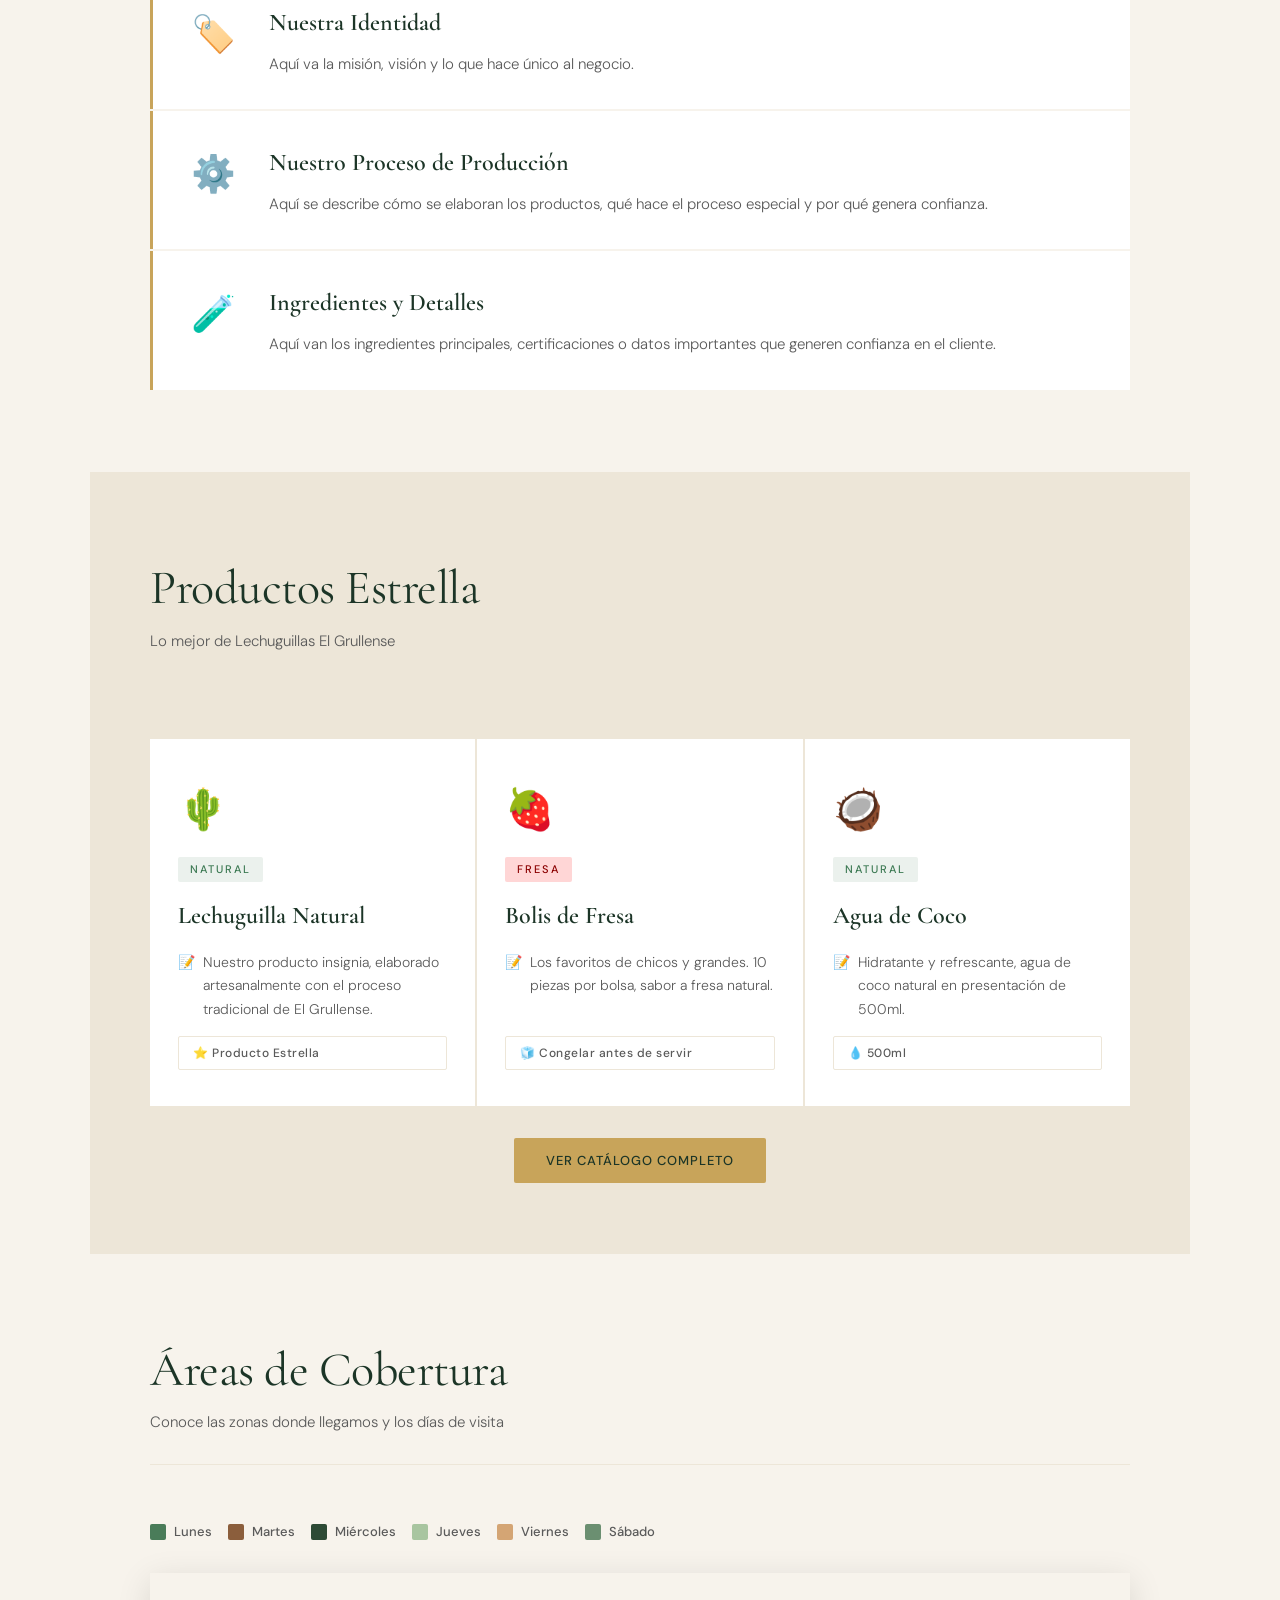
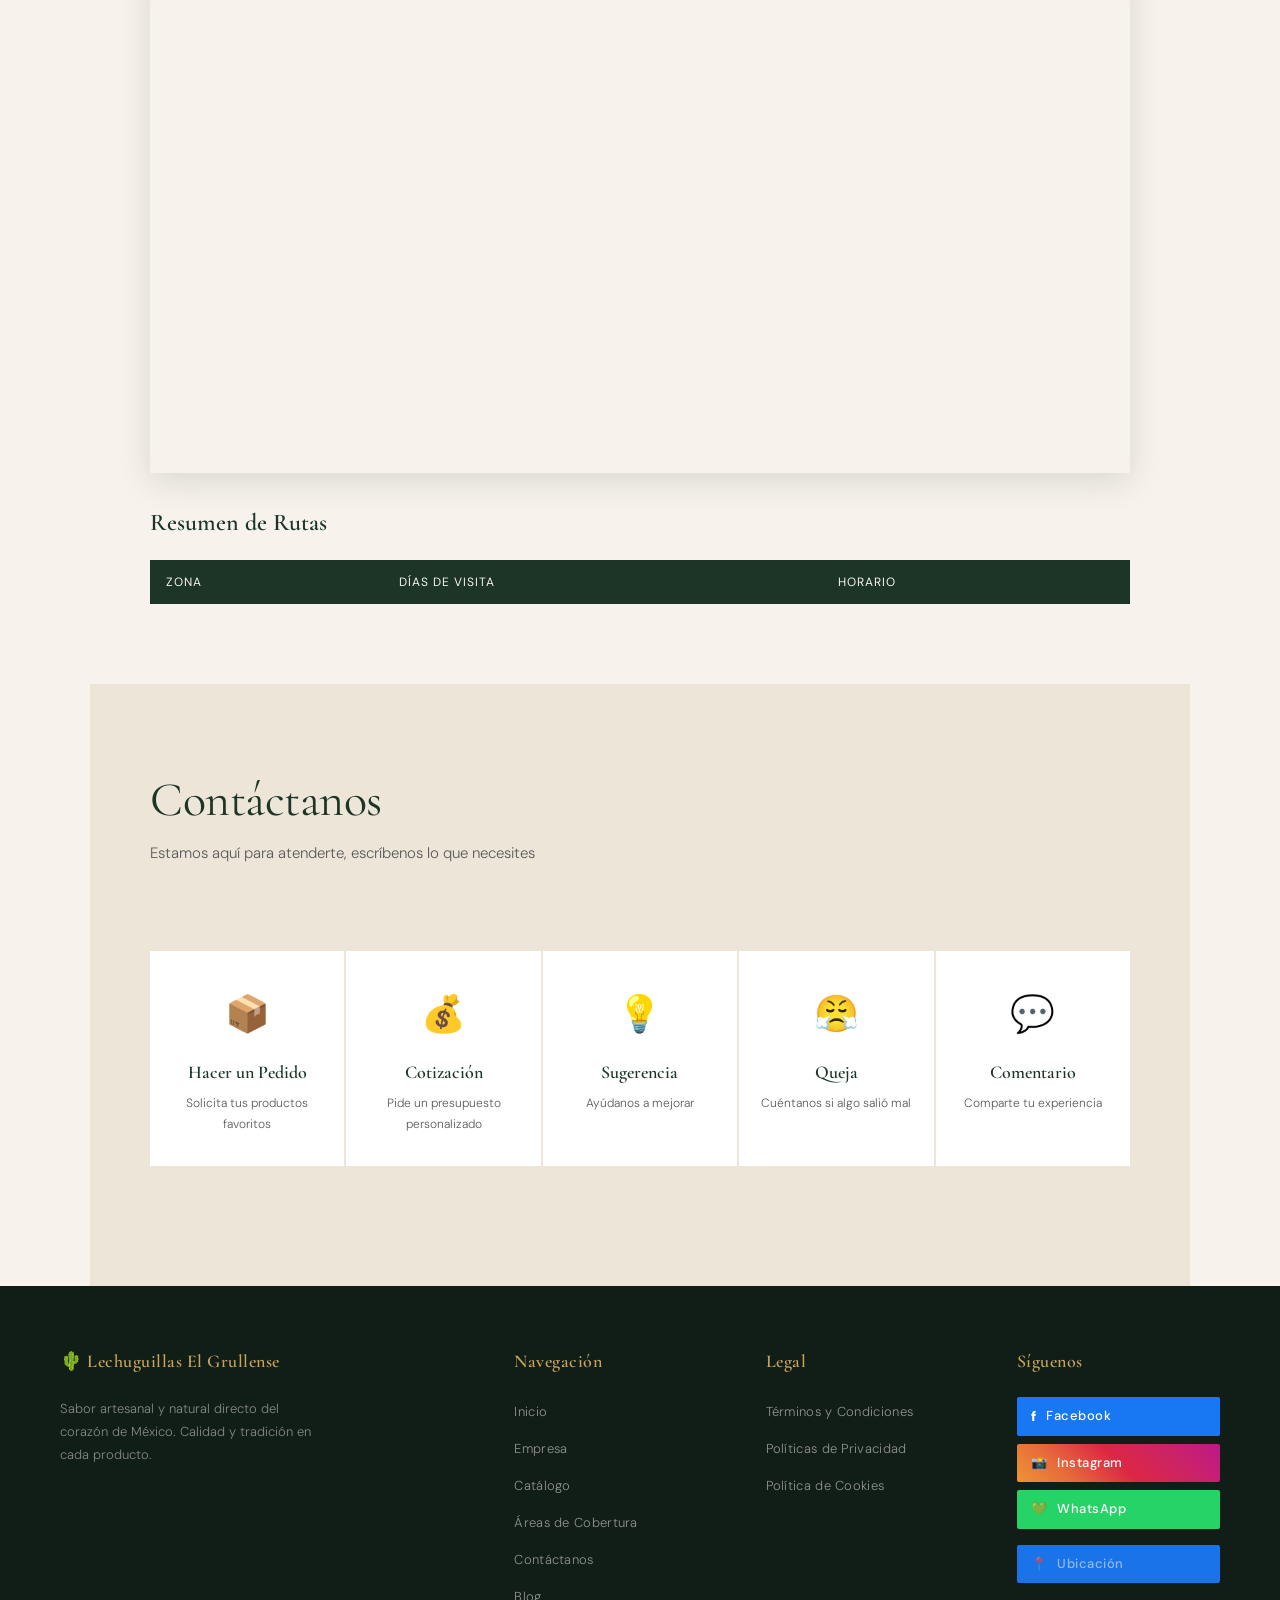
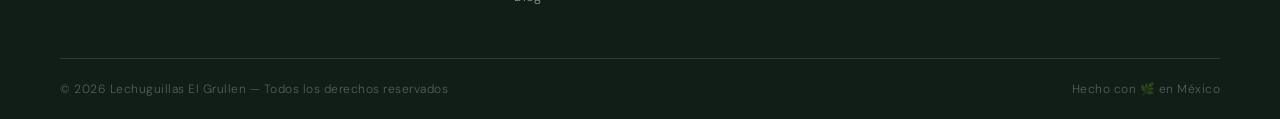
==== commit 1ef8e177: "Guardado antes de reiniciar" ====
--- a/index.html
+++ b/index.html
@@ -165,28 +165,57 @@
     });
 
   });
+  
 </script>
 
   <body>
 
-    <!-- NAVEGACIÓN -->
-    <nav>
-  <a href="index.html">Inicio</a>
-  <a href="index.html#empresa">Empresa</a>
-  <a href="catalogo.html">Catálogo</a>
-  <a href="index.html#cobertura">Áreas de Cobertura</a>
-  <a href="index.html#contacto">Contáctanos</a>
-  <a href="blog.html">Blog</a>
+<!-- NAVEGACIÓN -->
+<nav>
+  <div class="nav-logo">
+  <img src="imagenes/LOGO_GRULLENSE.png" alt="El Grullense" style="height: 50px; width: auto;">
+</div>
+  <div class="nav-links">
+    <a href="index.html">Inicio</a>
+    <a href="index.html#empresa">Empresa</a>
+    <a href="catalogo.html">Catálogo</a>
+    <a href="index.html#cobertura">Cobertura</a>
+    <a href="index.html#contacto">Contáctanos</a>
+    <a href="blog.html">Blog</a>
+  </div>
 </nav>
 
-   <!-- INICIO -->
+<!-- INICIO -->
 <section id="inicio">
   <div class="hero-contenido">
-    <p class="hero-etiqueta">🌿 Producto 100% Natural</p>
-    <h1>Lechuguillas El Grullense</h1>
-    <p class="hero-subtitulo">Sabor artesanal directo del corazón de México</p>
-    <a href="#catalogo" class="boton-principal">Ver Catálogo</a>
-  </div>
+    <p class="hero-etiqueta">Producto 100% Artesanal</p>
+    <h1>Lechuguillas<br><em>El Grullense</em></h1>
+    <p class="hero-subtitulo">Sabor natural directo del corazón de Jalisco. Tradición, calidad y proceso artesanal en cada producto.</p>
+    <div class="hero-botones">
+      <a href="catalogo.html" class="boton-principal">Ver Catálogo</a>
+      <a href="index.html#empresa" class="btn-secundario">Conocer más</a>
+    </div>
+    <div class="hero-stats">
+      <div class="stat">
+        <span class="stat-numero">100%</span>
+        <span class="stat-label">Natural</span>
+      </div>
+      <div class="stat">
+        <span class="stat-numero">+10</span>
+        <span class="stat-label">Productos</span>
+      </div>
+      <div class="stat">
+        <span class="stat-numero">Jalisco</span>
+        <span class="stat-label">Origen</span>
+      </div>
+    </div>
+  </div>
+  <div class="hero-decoracion">
+    <div class="circulo-grande"></div>
+    <div class="circulo-medio"></div>
+    <div class="circulo-pequeño">
+  <img src="imagenes/LOGO_GRULLENSE.png" alt="El Grullense" style="width: 160px; height: auto;">
+</div>
 </section>
    
 <!-- EMPRESA -->
@@ -197,7 +226,7 @@
   </div>
 
   <!-- HISTORIA -->
-  <div class="empresa-bloque">
+  <div class="empresa-bloque animar">
     <div class="empresa-icono">🌿</div>
     <div class="empresa-texto">
       <h3>Nuestra Historia</h3>
@@ -209,7 +238,7 @@
   <div class="empresa-valores">
     <h3>Nuestros Valores</h3>
     <div class="valores-grid">
-      <div class="valor-tarjeta">
+      <div class="valor-tarjeta animar">
         <span>🤝</span>
         <h4>Confianza</h4>
         <p>Descripción breve del valor.</p>
@@ -263,14 +292,14 @@
 
     <!-- PRODUCTOS DESTACADOS -->
 <section id="catalogo">
-  <div class="seccion-encabezado">
+  <div class="seccion-encabezado animar">
     <h2>Productos Estrella</h2>
     <p class="seccion-subtitulo">Lo mejor de Lechuguillas El Grullense</p>
   </div>
 
   <div class="productos-grid">
 
-    <div class="producto-tarjeta">
+    <div class="producto-tarjeta animar">
       <div class="producto-emoji">🌵</div>
       <div class="producto-sabor sabor-natural">Natural</div>
       <h3>Lechuguilla Natural</h3>
@@ -514,7 +543,18 @@
   </div>
 
 </footer>
-
+<script>
+  // ---- ANIMACIONES AL SCROLL ----
+  const observador = new IntersectionObserver((entradas) => {
+    entradas.forEach(entrada => {
+      if (entrada.isIntersecting) {
+        entrada.target.classList.add('visible');
+      }
+    });
+  }, { threshold: 0.15 });
+
+  document.querySelectorAll('.animar, .animar-izquierda, .animar-derecha')
+    .forEach(el => observador.observe(el));
+</script>
   </body>
-
 </html>
--- a/styles.css
+++ b/styles.css
@@ -1,87 +1,227 @@
 /* ================================
    LECHUGUILLAS EL GRULLENSE
-   Estilo: Natural y Artesanal
+   Estilo: Empresarial Natural
 ================================ */
 
-/* Fuentes de Google */
-@import url('https://fonts.googleapis.com/css2?family=Playfair+Display:wght@400;700&family=Lato:wght@300;400;700&display=swap');
-
-/* Reset general */
-* {
+@import url('https://fonts.googleapis.com/css2?family=Cormorant+Garamond:ital,wght@0,300;0,400;0,600;0,700;1,300;1,400&family=DM+Sans:wght@300;400;500&display=swap');
+
+:root {
+  --verde-profundo: #1C3527;
+  --verde-medio: #2D5A3E;
+  --verde-acento: #3D7A54;
+  --verde-claro: #5A9E72;
+  --dorado: #C8A45A;
+  --dorado-claro: #E8C878;
+  --crema: #F7F3EC;
+  --crema-oscuro: #EDE6D8;
+  --cafe: #8B6340;
+  --texto: #1C1C1C;
+  --texto-suave: #5A5A5A;
+}
+
+*, *::before, *::after {
   margin: 0;
   padding: 0;
   box-sizing: border-box;
 }
 
-/* Base de la página */
 body {
-  background-color: #F5F0E8;
-  color: #2C1810;
-  font-family: 'Lato', sans-serif;
+  font-family: 'DM Sans', sans-serif;
+  background: var(--crema);
+  color: var(--texto);
   font-size: 16px;
   line-height: 1.7;
 }
 
 /* ---- NAVEGACIÓN ---- */
 nav {
-  background-color: #2D4A35;
-  padding: 18px 40px;
-  display: flex;
-  gap: 30px;
-  justify-content: center;
+  background: var(--verde-profundo);
+  padding: 0 60px;
+  display: flex;
+  align-items: center;
+  justify-content: space-between;
+  height: 70px;
   position: sticky;
   top: 0;
   z-index: 100;
+  border-bottom: 1px solid rgba(200,164,90,0.3);
 }
 
 nav a {
-  color: #F5F0E8;
+  color: rgba(247,243,236,0.75);
   text-decoration: none;
-  font-family: 'Lato', sans-serif;
-  font-size: 15px;
+  font-family: 'DM Sans', sans-serif;
+  font-size: 13px;
+  font-weight: 400;
+  letter-spacing: 0.5px;
+  padding: 8px 14px;
+  border-radius: 4px;
+  transition: all 0.2s;
+  text-transform: uppercase;
+  border: none;
+}
+
+nav a:hover {
+  color: var(--crema);
+  background: rgba(255,255,255,0.08);
+  border: none;
+}
+
+/* ---- HERO INICIO ---- */
+#inicio {
+  background: var(--verde-profundo);
+  min-height: 92vh;
+  display: grid;
+  grid-template-columns: 1fr 1fr;
+  position: relative;
+  overflow: hidden;
+  padding: 0;
+}
+
+#inicio::after {
+  content: '';
+  position: absolute;
+  inset: 0;
+  background: radial-gradient(ellipse at 70% 50%, rgba(61,122,84,0.2) 0%, transparent 70%);
+  pointer-events: none;
+}
+
+.hero-contenido {
+  display: flex;
+  flex-direction: column;
+  justify-content: center;
+  padding: 80px 60px;
+  position: relative;
+  z-index: 1;
+  align-items: flex-start;
+  gap: 0;
+}
+
+.hero-etiqueta {
+  display: inline-flex;
+  align-items: center;
+  gap: 8px;
+  font-size: 12px;
+  font-weight: 500;
+  letter-spacing: 2px;
+  text-transform: uppercase;
+  color: var(--dorado);
+  margin-bottom: 28px;
+  background: none;
+  border: none;
+  padding: 0;
+  border-radius: 0;
+}
+
+.hero-etiqueta::before {
+  content: '';
+  width: 30px;
+  height: 1px;
+  background: var(--dorado);
+}
+
+#inicio h1 {
+  font-family: 'Cormorant Garamond', serif;
+  font-size: 72px;
+  font-weight: 300;
+  color: var(--crema);
+  line-height: 1.05;
+  margin-bottom: 24px;
+  letter-spacing: -1px;
+}
+
+.hero-subtitulo {
+  font-size: 16px;
+  color: rgba(247,243,236,0.6) !important;
+  line-height: 1.8;
+  max-width: 420px;
+  margin-bottom: 48px;
+  font-weight: 300;
+}
+
+.hero-decoracion {
+  display: flex;
+  align-items: center;
+  justify-content: center;
+  position: relative;
+  z-index: 1;
+}
+
+.circulo-grande {
+  width: 500px;
+  height: 500px;
+  border-radius: 50%;
+  border: 1px solid rgba(200,164,90,0.15);
+  position: absolute;
+}
+
+.circulo-medio {
+  width: 350px;
+  height: 350px;
+  border-radius: 50%;
+  border: 1px solid rgba(200,164,90,0.25);
+  position: absolute;
+}
+
+.circulo-pequeño {
+  width: 200px;
+  height: 200px;
+  border-radius: 50%;
+  background: rgba(61,122,84,0.15);
+  border: 1px solid rgba(200,164,90,0.4);
+  position: absolute;
+  display: flex;
+  align-items: center;
+  justify-content: center;
+  font-size: 80px;
+}
+
+.hero-stats {
+  position: absolute;
+  bottom: 60px;
+  left: 60px;
+  display: flex;
+  gap: 48px;
+  z-index: 1;
+}
+
+.stat {
+  display: flex;
+  flex-direction: column;
+  gap: 4px;
+}
+
+.stat-numero {
+  font-family: 'Cormorant Garamond', serif;
+  font-size: 36px;
+  font-weight: 600;
+  color: var(--dorado);
+  line-height: 1;
+}
+
+.stat-label {
+  font-size: 11px;
+  color: rgba(247,243,236,0.5);
   letter-spacing: 1px;
   text-transform: uppercase;
-  padding: 8px 16px;
-  border-radius: 20px;
-  border: 1px solid rgba(255,255,255,0.2);
+}
+
+.boton-principal {
+  background: var(--dorado);
+  color: var(--verde-profundo);
+  padding: 14px 32px;
+  font-size: 13px;
+  font-weight: 500;
+  letter-spacing: 1px;
+  text-transform: uppercase;
+  text-decoration: none;
+  border-radius: 2px;
   transition: all 0.3s;
-}
-
-nav a:hover {
-  background-color: #4A7C59;
-  border-color: #4A7C59;
-  color: #F5F0E8;
-}
-
-/* ---- SECCIÓN INICIO ---- */
-#inicio {
-  min-height: 90vh;
-  display: flex;
-  align-items: center;
-  justify-content: center;
-  background: linear-gradient(135deg, #4A7C59 0%, #2D4A35 50%, #1a2f20 100%);
-  position: relative;
-  overflow: hidden;
-}
-
-#inicio::before {
-  content: '🌵';
-  position: absolute;
-  font-size: 380px;
-  opacity: 0.06;
-  right: -40px;
-  bottom: -60px;
-  line-height: 1;
-}
-
-#inicio::after {
-  content: '🌿';
-  position: absolute;
-  font-size: 220px;
-  opacity: 0.05;
-  left: -20px;
-  top: -20px;
-  line-height: 1;
+  margin-top: 0;
+}
+
+.boton-principal:hover {
+  background: var(--dorado-claro);
 }
 
 /* ---- SECCIONES GENERALES ---- */
@@ -94,214 +234,104 @@
   margin: 0 auto;
 }
 
-section h2 {
-  font-family: 'Playfair Display', serif;
+#empresa { background-color: var(--crema); }
+#catalogo { background-color: var(--crema-oscuro); }
+#cobertura { background-color: var(--crema); }
+#contacto { background-color: var(--crema-oscuro); }
+
+/* ---- ENCABEZADOS DE SECCIÓN ---- */
+.seccion-encabezado {
+  margin-bottom: 56px;
+  padding-bottom: 28px;
+  border-bottom: 1px solid var(--crema-oscuro);
+  display: flex;
+  flex-direction: column;
+  gap: 10px;
+}
+
+.seccion-encabezado::before {
+  content: attr(data-tag);
+  font-size: 11px;
+  font-weight: 500;
+  letter-spacing: 3px;
+  text-transform: uppercase;
+  color: var(--verde-acento);
+}
+
+.seccion-encabezado h2 {
+  font-family: 'Cormorant Garamond', serif;
+  font-size: 48px;
+  font-weight: 400;
+  color: var(--verde-profundo);
+  line-height: 1.1;
+  background: none !important;
+  padding: 0 !important;
+  border-radius: 0 !important;
+  border-bottom: none !important;
+  display: block !important;
+  letter-spacing: -0.5px;
+}
+
+.seccion-subtitulo {
+  font-size: 15px;
+  color: var(--texto-suave);
+  font-weight: 300;
+  margin-top: 4px;
+}
+
+/* ---- EMPRESA ---- */
+.empresa-bloque {
+  display: flex;
+  align-items: flex-start;
+  gap: 28px;
+  background: white;
+  border-left: 3px solid var(--dorado);
+  border-radius: 0;
+  padding: 32px;
+  margin-bottom: 2px;
+  transition: background 0.3s;
+}
+
+.empresa-bloque:hover {
+  background: var(--verde-profundo);
+}
+
+.empresa-bloque:hover .empresa-texto h3,
+.empresa-bloque:hover .empresa-texto p {
+  color: var(--crema) !important;
+}
+
+.empresa-icono {
   font-size: 36px;
-  color: #4A7C59;
-  margin-bottom: 20px;
-  border-bottom: 2px solid #8B5E3C;
-  padding-bottom: 10px;
-  display: inline-block;
-}
-
-section p {
-  font-size: 16px;
-  color: #2C1810;
-  max-width: 700px;
-}
-
-/* ---- PIE DE PÁGINA ---- */
-/* ---- FOOTER ---- */
-footer {
-  background-color: #2D4A35;
-  color: #F5F0E8;
-  padding: 40px 60px 0;
-  margin-top: 80px;
-}
-
-.footer-contenido {
-  display: grid;
-  grid-template-columns: 2fr 1fr 1fr 1fr;
-  gap: 24px;
-  padding-bottom: 24px;
-  border-bottom: 1px solid rgba(255,255,255,0.15);
-}
-
-.footer-columna h4 {
-  font-family: 'Playfair Display', serif;
-  font-size: 16px;
-  color: #A8C5A0;
-  margin-bottom: 10px;
-}
-
-.footer-columna p {
-  font-size: 13px;
-  color: #D4E8D0;
-  line-height: 1.6;
-  max-width: 260px;
-}
-
-.footer-columna ul {
-  list-style: none;
-  display: flex;
-  flex-direction: column;
-  gap: 6px;
-}
-
-.footer-columna ul li a {
-  color: #D4E8D0;
-  text-decoration: none;
-  font-size: 13px;
+  min-width: 56px;
+  text-align: center;
+}
+
+.empresa-texto h3 {
+  font-family: 'Cormorant Garamond', serif;
+  font-size: 24px;
+  font-weight: 600;
+  color: var(--verde-profundo);
+  margin-bottom: 8px;
   transition: color 0.3s;
 }
 
-.footer-columna ul li a:hover {
-  color: #A8C5A0;
-}
-
-/* REDES SOCIALES */
-.footer-redes {
-  display: flex;
-  flex-direction: column;
-  gap: 6px;
-  margin-bottom: 10px;
-}
-
-.red-social {
-  display: flex;
-  align-items: center;
-  gap: 8px;
-  padding: 6px 12px;
-  border-radius: 6px;
-  text-decoration: none;
-  font-size: 13px;
-  font-weight: 600;
-  transition: transform 0.3s, opacity 0.3s;
-}
-
-.red-social:hover {
-  transform: translateX(4px);
-  opacity: 0.9;
-}
-
-.facebook  { background-color: #1877F2; color: white; }
-.facebook span { font-weight: 900; font-size: 14px; }
-.instagram { background: linear-gradient(45deg, #f09433, #e6683c, #dc2743, #cc2366, #bc1888); color: white; }
-.whatsapp  { background-color: #25D366; color: white; }
-
-/* UBICACIÓN */
-.footer-ubicacion a {
-  color: #A8C5A0;
-  text-decoration: none;
-  font-size: 13px;
+.empresa-texto p {
+  color: var(--texto-suave);
+  font-size: 15px;
+  font-weight: 300;
   transition: color 0.3s;
-}
-
-.footer-ubicacion a:hover { color: #F5F0E8; }
-
-/* LÍNEA INFERIOR */
-.footer-inferior {
-  padding: 14px 0;
-  display: flex;
-  justify-content: space-between;
-  align-items: center;
-}
-
-.footer-inferior p {
-  font-size: 12px;
-  color: #A8C5A0;
-}
-
-.hero-contenido {
-  display: flex;
-  flex-direction: column;
-  align-items: center;
-  gap: 16px;
-}
-
-.hero-etiqueta {
-  background-color: rgba(168, 197, 160, 0.2);
-  color: #A8C5A0;
-  padding: 6px 18px;
-  border-radius: 20px;
-  font-size: 14px;
-  letter-spacing: 1px;
-  border: 1px solid rgba(168, 197, 160, 0.4);
-}
-
-
-.hero-subtitulo {
-  font-size: 20px;
-  color: #A8C5A0 !important;
-}
-
-.boton-principal {
-  margin-top: 10px;
-  background-color: #8B5E3C;
-  color: #F5F0E8;
-  padding: 14px 36px;
-  border-radius: 4px;
-  text-decoration: none;
-  font-family: 'Lato', sans-serif;
-  font-size: 15px;
-  letter-spacing: 1px;
-  text-transform: uppercase;
-  transition: background-color 0.3s;
-}
-
-.boton-principal:hover {
-  background-color: #4A7C59;
-}
-/* ---- SECCIÓN EMPRESA ---- */
-.seccion-encabezado {
-  text-align: center;
-  margin-bottom: 60px;
-}
-
-.seccion-subtitulo {
-  color: #8B5E3C;
-  font-size: 18px;
-  margin-top: 10px;
-}
-
-.empresa-bloque {
-  display: flex;
-  align-items: flex-start;
-  gap: 24px;
-  background-color: #EDE8DE;
-  border-left: 4px solid #4A7C59;
-  border-radius: 8px;
-  padding: 28px;
-  margin-bottom: 24px;
-}
-
-.empresa-icono {
-  font-size: 40px;
-  min-width: 60px;
-  text-align: center;
-}
-
-.empresa-texto h3 {
-  font-family: 'Playfair Display', serif;
-  font-size: 22px;
-  color: #2D4A35;
-  margin-bottom: 8px;
-}
-
-.empresa-texto p {
-  color: #2C1810;
-  font-size: 15px;
 }
 
 /* VALORES */
 .empresa-valores {
-  margin-bottom: 24px;
+  margin-bottom: 2px;
 }
 
 .empresa-valores h3 {
-  font-family: 'Playfair Display', serif;
-  font-size: 22px;
-  color: #2D4A35;
+  font-family: 'Cormorant Garamond', serif;
+  font-size: 24px;
+  color: var(--verde-profundo);
   margin-bottom: 20px;
   text-align: center;
 }
@@ -309,116 +339,112 @@
 .valores-grid {
   display: grid;
   grid-template-columns: repeat(4, 1fr);
-  gap: 20px;
+  gap: 2px;
+  background: var(--crema-oscuro);
 }
 
 .valor-tarjeta {
-  background-color: #2D4A35;
-  color: #F5F0E8;
-  border-radius: 10px;
-  padding: 28px 20px;
+  background: white;
+  padding: 36px 24px;
   text-align: center;
-  transition: transform 0.3s;
+  transition: background 0.3s;
+  border-radius: 0;
 }
 
 .valor-tarjeta:hover {
-  transform: translateY(-6px);
-}
+  background: var(--verde-profundo);
+  transform: none;
+}
+
+.valor-tarjeta:hover h4 { color: var(--dorado) !important; }
+.valor-tarjeta:hover p { color: rgba(247,243,236,0.7) !important; }
+.valor-tarjeta:hover span { filter: none; }
 
 .valor-tarjeta span {
-  font-size: 36px;
+  font-size: 32px;
 }
 
 .valor-tarjeta h4 {
-  font-family: 'Playfair Display', serif;
-  font-size: 18px;
-  margin: 10px 0 6px;
-  color: #A8C5A0;
+  font-family: 'Cormorant Garamond', serif;
+  font-size: 20px;
+  font-weight: 600;
+  margin: 12px 0 8px;
+  color: var(--verde-profundo);
+  transition: color 0.3s;
 }
 
 .valor-tarjeta p {
   font-size: 13px;
-  color: #F5F0E8;
-  opacity: 0.85;
-}
-/* ---- HERO CATÁLOGO Y BLOG ---- */
-#catalogo-hero,
-#blog-hero {
-  background: linear-gradient(135deg, #4A7C59 0%, #2D4A35 50%, #1a2f20 100%);
-  color: #F5F0E8;
-  text-align: center;
-  padding: 80px 20px;
-  display: flex;
-  align-items: center;
-  justify-content: center;
-  position: relative;
-  overflow: hidden;
-}
-
-#catalogo-hero::before,
-#blog-hero::before {
-  content: '🌿';
-  position: absolute;
-  font-size: 220px;
-  opacity: 0.05;
-  left: -20px;
-  top: -20px;
-  line-height: 1;
-}
+  color: var(--texto-suave);
+  font-weight: 300;
+  transition: color 0.3s;
+}
+
 /* ---- CATÁLOGO ---- */
 .productos-grid {
   display: grid;
   grid-template-columns: repeat(3, 1fr);
-  gap: 28px;
-  margin-top: 20px;
+  gap: 2px;
+  background: var(--crema-oscuro);
 }
 
 .producto-tarjeta {
-  background-color: #FFFFFF;
-  border-radius: 12px;
-  padding: 28px 24px;
-  box-shadow: 0 4px 16px rgba(0,0,0,0.08);
-  border-top: 4px solid #4A7C59;
-  transition: transform 0.3s, box-shadow 0.3s;
+  background: white;
+  padding: 36px 28px;
   display: flex;
   flex-direction: column;
-  gap: 12px;
+  gap: 14px;
+  border-top: none;
+  border-radius: 0;
+  box-shadow: none;
+  transition: background 0.3s;
 }
 
 .producto-tarjeta:hover {
-  transform: translateY(-6px);
-  box-shadow: 0 8px 24px rgba(0,0,0,0.14);
+  background: var(--verde-profundo);
+  transform: none;
+  box-shadow: none;
+}
+
+.producto-tarjeta:hover h3 { color: var(--crema) !important; }
+.producto-tarjeta:hover .producto-detalle { color: rgba(247,243,236,0.7) !important; }
+.producto-tarjeta:hover .producto-badge {
+  background: rgba(200,164,90,0.15);
+  border-color: var(--dorado);
+  color: var(--dorado);
 }
 
 .producto-destacado {
-  border-top: 4px solid #8B5E3C;
-  background-color: #FDF8F3;
+  border-top: none;
+  background: white;
 }
 
 .producto-emoji {
-  font-size: 48px;
-  text-align: center;
+  font-size: 40px;
+  text-align: left;
 }
 
 .producto-tarjeta h3 {
-  font-family: 'Playfair Display', serif;
-  font-size: 20px;
-  color: #2D4A35;
-  text-align: center;
+  font-family: 'Cormorant Garamond', serif;
+  font-size: 24px;
+  font-weight: 600;
+  color: var(--verde-profundo);
+  text-align: left;
+  transition: color 0.3s;
 }
 
 .producto-sabor {
-  text-align: center;
-  padding: 4px 14px;
-  border-radius: 20px;
-  font-size: 13px;
-  font-weight: 700;
-  letter-spacing: 1px;
+  text-align: left;
+  padding: 3px 12px;
+  border-radius: 2px;
+  font-size: 11px;
+  font-weight: 500;
+  letter-spacing: 2px;
   text-transform: uppercase;
-  align-self: center;
-}
-
-.sabor-natural  { background-color: #A8C5A0; color: #2D4A35; }
+  align-self: flex-start;
+}
+
+.sabor-natural  { background-color: rgba(61,122,84,0.1); color: var(--verde-acento); }
 .sabor-fresa    { background-color: #FFD6D6; color: #8B0000; }
 .sabor-limon    { background-color: #FFFACD; color: #6B6B00; }
 .sabor-uva      { background-color: #E8D5F5; color: #4B0082; }
@@ -429,32 +455,36 @@
 
 .producto-detalle {
   font-size: 14px;
-  color: #2C1810;
+  color: var(--texto-suave);
   display: flex;
   gap: 8px;
   align-items: flex-start;
+  font-weight: 300;
+  transition: color 0.3s;
 }
 
 .producto-badge {
   margin-top: auto;
-  background-color: #F5F0E8;
-  border: 1px solid #4A7C59;
-  color: #2D4A35;
+  background: transparent;
+  border: 1px solid var(--crema-oscuro);
+  color: var(--texto-suave);
   padding: 6px 14px;
-  border-radius: 20px;
+  border-radius: 2px;
   font-size: 12px;
-  font-weight: 700;
-  text-align: center;
-}
-/* ---- MAPA DE COBERTURA ---- */
+  font-weight: 500;
+  text-align: left;
+  letter-spacing: 0.5px;
+  transition: all 0.3s;
+}
+
+/* ---- MAPA ---- */
 #mapa {
   width: 100%;
   height: 500px;
-  border-radius: 16px;
+  border-radius: 0;
   border: none;
   margin: 30px 0;
-  box-shadow: 0 8px 32px rgba(0,0,0,0.18);
-  overflow: hidden;
+  box-shadow: 0 8px 32px rgba(0,0,0,0.12);
 }
 
 .cobertura-leyenda {
@@ -462,123 +492,137 @@
   flex-wrap: wrap;
   gap: 16px;
   margin-bottom: 20px;
-  justify-content: center;
+  justify-content: flex-start;
 }
 
 .leyenda-item {
   display: flex;
   align-items: center;
   gap: 8px;
-  font-size: 14px;
-  font-weight: 600;
-  color: #2C1810;
+  font-size: 13px;
+  font-weight: 500;
+  color: var(--texto-suave);
 }
 
 .leyenda-color {
-  width: 18px;
-  height: 18px;
-  border-radius: 50%;
+  width: 16px;
+  height: 16px;
+  border-radius: 2px;
   display: inline-block;
 }
 
-/* TABLA DE RUTAS */
 .rutas-tabla {
   margin-top: 30px;
 }
 
 .rutas-tabla h3 {
-  font-family: 'Playfair Display', serif;
-  font-size: 22px;
-  color: #2D4A35;
+  font-family: 'Cormorant Garamond', serif;
+  font-size: 24px;
+  color: var(--verde-profundo);
   margin-bottom: 16px;
+  font-weight: 600;
 }
 
 .rutas-tabla table {
   width: 100%;
   border-collapse: collapse;
-  font-size: 15px;
+  font-size: 14px;
 }
 
 .rutas-tabla th {
-  background-color: #2D4A35;
-  color: #F5F0E8;
+  background: var(--verde-profundo);
+  color: var(--crema);
   padding: 12px 16px;
   text-align: left;
+  font-weight: 400;
+  letter-spacing: 1px;
+  font-size: 12px;
+  text-transform: uppercase;
 }
 
 .rutas-tabla td {
   padding: 12px 16px;
-  border-bottom: 1px solid #E0D8CC;
+  border-bottom: 1px solid var(--crema-oscuro);
   vertical-align: middle;
+  font-weight: 300;
 }
 
 .rutas-tabla tr:hover td {
-  background-color: #EDE8DE;
+  background: var(--crema-oscuro);
 }
 
 .tabla-color {
   display: inline-block;
-  width: 14px;
-  height: 14px;
-  border-radius: 50%;
+  width: 12px;
+  height: 12px;
+  border-radius: 2px;
   margin-right: 8px;
   vertical-align: middle;
 }
+
 /* ---- CONTÁCTANOS ---- */
 .contacto-opciones {
   display: grid;
   grid-template-columns: repeat(5, 1fr);
-  gap: 20px;
+  gap: 2px;
   margin-bottom: 40px;
+  background: var(--crema-oscuro);
 }
 
 .contacto-tarjeta {
-  background-color: #FFFFFF;
-  border-radius: 12px;
-  padding: 28px 16px;
+  background: white;
+  padding: 32px 16px;
   text-align: center;
-  box-shadow: 0 4px 16px rgba(0,0,0,0.08);
-  border-top: 4px solid #4A7C59;
+  border-top: none;
+  border-radius: 0;
+  box-shadow: none;
   cursor: pointer;
-  transition: transform 0.3s, box-shadow 0.3s;
+  transition: background 0.3s;
 }
 
 .contacto-tarjeta:hover {
-  transform: translateY(-6px);
-  box-shadow: 0 8px 24px rgba(0,0,0,0.14);
-}
+  background: var(--verde-profundo);
+  transform: none;
+  box-shadow: none;
+}
+
+.contacto-tarjeta:hover h3 { color: var(--dorado) !important; }
+.contacto-tarjeta:hover p { color: rgba(247,243,236,0.6) !important; }
 
 .contacto-tarjeta span {
-  font-size: 40px;
+  font-size: 36px;
 }
 
 .contacto-tarjeta h3 {
-  font-family: 'Playfair Display', serif;
-  font-size: 17px;
-  color: #2D4A35;
+  font-family: 'Cormorant Garamond', serif;
+  font-size: 18px;
+  font-weight: 600;
+  color: var(--verde-profundo);
   margin: 12px 0 6px;
+  transition: color 0.3s;
 }
 
 .contacto-tarjeta p {
-  font-size: 13px;
-  color: #8B5E3C;
-}
-
-/* FORMULARIO */
+  font-size: 12px;
+  color: var(--texto-suave);
+  font-weight: 300;
+  transition: color 0.3s;
+}
+
 .contacto-formulario {
-  background-color: #FFFFFF;
-  border-radius: 12px;
-  padding: 40px;
-  box-shadow: 0 4px 20px rgba(0,0,0,0.10);
+  background: white;
+  padding: 48px;
   max-width: 680px;
   margin: 0 auto;
+  border-left: 3px solid var(--dorado);
 }
 
 .contacto-formulario h3 {
-  font-family: 'Playfair Display', serif;
-  font-size: 24px;
-  color: #2D4A35;
-  margin-bottom: 28px;
+  font-family: 'Cormorant Garamond', serif;
+  font-size: 28px;
+  color: var(--verde-profundo);
+  margin-bottom: 32px;
+  font-weight: 600;
 }
 
 .form-grupo {
@@ -589,27 +633,30 @@
 }
 
 .form-grupo label {
-  font-size: 14px;
-  font-weight: 700;
-  color: #2C1810;
+  font-size: 12px;
+  font-weight: 500;
+  color: var(--texto-suave);
+  letter-spacing: 1px;
+  text-transform: uppercase;
 }
 
 .form-grupo input,
 .form-grupo textarea {
   padding: 12px 16px;
-  border: 1px solid #D0C8BC;
-  border-radius: 8px;
-  font-family: 'Lato', sans-serif;
+  border: 1px solid var(--crema-oscuro);
+  border-radius: 0;
+  font-family: 'DM Sans', sans-serif;
   font-size: 15px;
-  color: #2C1810;
-  background-color: #F5F0E8;
+  color: var(--texto);
+  background: var(--crema);
   transition: border 0.3s;
+  font-weight: 300;
 }
 
 .form-grupo input:focus,
 .form-grupo textarea:focus {
   outline: none;
-  border-color: #4A7C59;
+  border-color: var(--verde-acento);
 }
 
 .form-botones {
@@ -619,252 +666,291 @@
 }
 
 .boton-enviar {
-  background-color: #25D366;
+  background: #25D366;
   color: white;
   border: none;
   padding: 14px 28px;
-  border-radius: 8px;
-  font-size: 15px;
-  font-weight: 700;
+  border-radius: 2px;
+  font-size: 13px;
+  font-weight: 500;
   cursor: pointer;
-  transition: background-color 0.3s;
-}
-
-.boton-enviar:hover {
-  background-color: #1DA851;
-}
+  letter-spacing: 1px;
+  text-transform: uppercase;
+  transition: background 0.3s;
+}
+
+.boton-enviar:hover { background: #1DA851; }
 
 .boton-cancelar {
-  background-color: transparent;
-  color: #8B5E3C;
-  border: 2px solid #8B5E3C;
+  background: transparent;
+  color: var(--cafe);
+  border: 1px solid var(--cafe);
   padding: 14px 28px;
-  border-radius: 8px;
-  font-size: 15px;
+  border-radius: 2px;
+  font-size: 13px;
   cursor: pointer;
+  letter-spacing: 1px;
+  text-transform: uppercase;
   transition: all 0.3s;
 }
 
 .boton-cancelar:hover {
-  background-color: #8B5E3C;
+  background: var(--cafe);
   color: white;
 }
 
-/* BOTÓN FLOTANTE WHATSAPP */
+/* ---- WHATSAPP FLOTANTE ---- */
 .whatsapp-flotante {
   position: fixed;
   bottom: 30px;
   right: 30px;
-  width: 60px;
-  height: 60px;
+  width: 56px;
+  height: 56px;
   z-index: 999;
   transition: transform 0.3s;
 }
 
-.whatsapp-flotante:hover {
-  transform: scale(1.1);
-}
+.whatsapp-flotante:hover { transform: scale(1.1); }
 
 .whatsapp-flotante img {
   width: 100%;
   height: 100%;
 }
-#inicio h1 {
-  font-family: 'Playfair Display', serif;
-  font-size: 52px;
+
+/* ---- FOOTER ---- */
+footer {
+  background: #111E17;
+  color: var(--crema);
+  padding: 60px 60px 0;
+  margin-top: 0;
+}
+
+.footer-contenido {
+  display: grid;
+  grid-template-columns: 2fr 1fr 1fr 1fr;
+  gap: 48px;
+  padding-bottom: 48px;
+  border-bottom: 1px solid rgba(200,164,90,0.2);
+}
+
+.footer-columna h4 {
+  font-family: 'Cormorant Garamond', serif;
+  font-size: 18px;
+  font-weight: 600;
+  color: var(--dorado);
+  margin-bottom: 20px;
+  letter-spacing: 0.5px;
+}
+
+.footer-columna p {
+  font-size: 13px;
+  color: rgba(247,243,236,0.5);
+  line-height: 1.8;
+  max-width: 260px;
+  font-weight: 300;
+}
+
+.footer-columna ul {
+  list-style: none;
+  display: flex;
+  flex-direction: column;
+  gap: 10px;
+}
+
+.footer-columna ul li a {
+  color: rgba(247,243,236,0.55);
+  text-decoration: none;
+  font-size: 13px;
+  font-weight: 300;
+  transition: color 0.3s;
+  letter-spacing: 0.3px;
+}
+
+.footer-columna ul li a:hover { color: var(--crema); }
+
+.footer-redes {
+  display: flex;
+  flex-direction: column;
+  gap: 8px;
   margin-bottom: 16px;
-  letter-spacing: 2px;
-  color: #F5F0E8;
-}
-.ubicacion {
-  background-color: #1a73e8;
-  color: white;
-}
+}
+
+.red-social {
+  display: flex;
+  align-items: center;
+  gap: 10px;
+  padding: 8px 14px;
+  border-radius: 2px;
+  text-decoration: none;
+  font-size: 13px;
+  font-weight: 500;
+  transition: transform 0.3s, opacity 0.3s;
+  letter-spacing: 0.5px;
+}
+
+.red-social:hover {
+  transform: translateX(4px);
+  opacity: 0.9;
+}
+
+.facebook  { background: #1877F2; color: white; }
+.facebook span { font-weight: 900; font-size: 14px; }
+.instagram { background: linear-gradient(45deg, #f09433, #e6683c, #dc2743, #cc2366, #bc1888); color: white; }
+.whatsapp  { background: #25D366; color: white; }
+.ubicacion { background: #1a73e8; color: white; }
+
+.footer-ubicacion a {
+  color: rgba(247,243,236,0.55);
+  text-decoration: none;
+  font-size: 13px;
+  transition: color 0.3s;
+}
+
+.footer-ubicacion a:hover { color: var(--crema); }
+
+.footer-inferior {
+  padding: 20px 0;
+  display: flex;
+  justify-content: space-between;
+  align-items: center;
+}
+
+.footer-inferior p {
+  font-size: 12px;
+  color: rgba(247,243,236,0.3);
+  font-weight: 300;
+  letter-spacing: 0.5px;
+}
+
+/* ---- HERO CATÁLOGO Y BLOG ---- */
+#catalogo-hero,
+#blog-hero {
+  background: var(--verde-profundo);
+  color: var(--crema);
+  text-align: left;
+  padding: 80px 60px;
+  display: flex;
+  align-items: center;
+  position: relative;
+  overflow: hidden;
+  border-bottom: 1px solid rgba(200,164,90,0.3);
+}
+
+#catalogo-hero::before,
+#blog-hero::before {
+  content: '🌿';
+  position: absolute;
+  font-size: 220px;
+  opacity: 0.05;
+  right: 60px;
+  top: -20px;
+  line-height: 1;
+}
+
+#catalogo-hero h1,
+#blog-hero h1 {
+  font-family: 'Cormorant Garamond', serif;
+  font-size: 56px;
+  font-weight: 300;
+  color: var(--crema);
+  letter-spacing: -1px;
+}
+
+/* ---- ANIMACIONES AL SCROLL ---- */
+.animar {
+  opacity: 0;
+  transform: translateY(24px);
+  transition: opacity 0.6s ease, transform 0.6s ease;
+}
+
+.animar.visible {
+  opacity: 1;
+  transform: translateY(0);
+}
+
+.animar-izquierda {
+  opacity: 0;
+  transform: translateX(-40px);
+  transition: opacity 0.6s ease, transform 0.6s ease;
+}
+
+.animar-izquierda.visible {
+  opacity: 1;
+  transform: translateX(0);
+}
+
+.animar-derecha {
+  opacity: 0;
+  transform: translateX(40px);
+  transition: opacity 0.6s ease, transform 0.6s ease;
+}
+
+.animar-derecha.visible {
+  opacity: 1;
+  transform: translateX(0);
+}
+
 /* ================================
-   RESPONSIVE — MÓVIL Y TABLET
+   RESPONSIVE
 ================================ */
 
-/* TABLET (menos de 1024px) */
 @media (max-width: 1024px) {
-
-  .valores-grid {
-    grid-template-columns: repeat(2, 1fr);
-  }
-
-  .productos-grid {
-    grid-template-columns: repeat(2, 1fr);
-  }
-
-  .contacto-opciones {
-    grid-template-columns: repeat(3, 1fr);
-  }
-
-  .footer-contenido {
-    grid-template-columns: repeat(2, 1fr);
-  }
-
-}
-
-/* MÓVIL (menos de 768px) */
+  .valores-grid { grid-template-columns: repeat(2, 1fr); }
+  .productos-grid { grid-template-columns: repeat(2, 1fr); }
+  .contacto-opciones { grid-template-columns: repeat(3, 1fr); }
+  .footer-contenido { grid-template-columns: repeat(2, 1fr); }
+  #inicio { grid-template-columns: 1fr; }
+  .hero-decoracion { display: none; }
+}
+
 @media (max-width: 768px) {
-
-  /* NAVEGACIÓN */
   nav {
     flex-wrap: wrap;
-    gap: 10px;
+    height: auto;
     padding: 14px 20px;
+    gap: 6px;
     justify-content: center;
   }
 
-  nav a {
-    font-size: 13px;
-  }
-
-  /* HERO INICIO */
-  #inicio h1 {
-    font-size: 32px;
-  }
-
-  #inicio {
-    padding: 40px 20px;
-  }
-
-  .hero-subtitulo {
-    font-size: 16px;
-  }
-
-  /* SECCIONES */
-  section {
-    padding: 50px 20px;
-  }
-
-  section h2 {
-    font-size: 28px;
-  }
-
-  /* EMPRESA */
-  .empresa-bloque {
-    flex-direction: column;
-    align-items: center;
-    text-align: center;
-  }
-
-  .valores-grid {
-    grid-template-columns: repeat(2, 1fr);
-  }
-
-  /* CATÁLOGO */
-  .productos-grid {
-    grid-template-columns: 1fr;
-  }
-
-  /* CONTACTO */
-  .contacto-opciones {
-    grid-template-columns: repeat(2, 1fr);
-  }
-
-  .form-botones {
-    flex-direction: column;
-  }
-
-  .boton-enviar,
-  .boton-cancelar {
-    width: 100%;
-    text-align: center;
-  }
-
-  /* FOOTER */
-  .footer-contenido {
-    grid-template-columns: 1fr;
-    gap: 30px;
-  }
-
-  .footer-inferior {
-    flex-direction: column;
-    gap: 8px;
-    text-align: center;
-  }
-
-  .footer-columna p {
-    max-width: 100%;
-  }
-
-  /* MAPA */
-  #mapa {
-    height: 320px;
-  }
-
-  .rutas-tabla table {
-    font-size: 13px;
-  }
-
-}
-
-/* MÓVIL PEQUEÑO (menos de 480px) */
+  nav a { font-size: 12px; padding: 6px 10px; }
+
+  #inicio { padding: 60px 24px; min-height: auto; }
+  #inicio h1 { font-size: 40px; }
+  .hero-subtitulo { font-size: 15px; }
+  .hero-stats { position: relative; bottom: auto; left: auto; margin-top: 40px; gap: 32px; }
+
+  section { padding: 50px 20px; }
+  .seccion-encabezado h2 { font-size: 36px !important; }
+
+  .empresa-bloque { flex-direction: column; }
+  .valores-grid { grid-template-columns: repeat(2, 1fr); }
+  .productos-grid { grid-template-columns: 1fr; }
+  .contacto-opciones { grid-template-columns: repeat(2, 1fr); }
+
+  .form-botones { flex-direction: column; }
+  .boton-enviar, .boton-cancelar { width: 100%; text-align: center; }
+
+  .footer-contenido { grid-template-columns: 1fr; gap: 28px; }
+  .footer-inferior { flex-direction: column; gap: 8px; text-align: center; }
+  footer { padding: 40px 24px 0; }
+
+  #mapa { height: 320px; }
+  #catalogo-hero, #blog-hero { padding: 60px 24px; }
+  #catalogo-hero h1, #blog-hero h1 { font-size: 36px; }
+}
+
 @media (max-width: 480px) {
-
-  #inicio h1 {
-    font-size: 26px;
-  }
-
-  .valores-grid {
-    grid-template-columns: 1fr;
-  }
-
-  .contacto-opciones {
-    grid-template-columns: repeat(2, 1fr);
-  }
-
-  nav a {
-    font-size: 12px;
-  }
-
-}
-/* ---- SEPARADORES DE SECCIÓN ---- */
-#empresa,
-#catalogo,
-#cobertura,
-#contacto {
-  position: relative;
-}
-
-#empresa { background-color: #F5F0E8; }
-#catalogo { background-color: #EDE8DE; }
-#cobertura { background-color: #F5F0E8; }
-#contacto { background-color: #EDE8DE; }
-
-/* Línea decorativa superior en cada sección */
-#empresa::before,
-#catalogo::before,
-#cobertura::before,
-#contacto::before {
-  content: '';
-  display: block;
-  width: 60px;
-  height: 4px;
-  background-color: #4A7C59;
-  margin: 0 auto 20px;
-  border-radius: 2px;
-}
-
-/* Etiqueta de sección */
-.seccion-encabezado {
-  position: relative;
-  padding-top: 10px;
-}
-
-.seccion-encabezado h2 {
-  display: inline-block;
-  background-color: #2D4A35;
-  color: #F5F0E8 !important;
-  padding: 10px 28px;
-  border-radius: 30px;
-  border-bottom: none !important;
-  font-size: 28px !important;
-  letter-spacing: 1px;
-}
-
-.seccion-encabezado .seccion-subtitulo {
-  margin-top: 16px;
-  font-size: 16px;
+  #inicio h1 { font-size: 32px; }
+  .valores-grid { grid-template-columns: 1fr; }
+  .contacto-opciones { grid-template-columns: repeat(2, 1fr); }
+  .hero-stats { flex-wrap: wrap; gap: 20px; }
+}
+.nav-logo img {
+  mix-blend-mode: screen;
+  filter: brightness(1.1);
+}
+
+.circulo-pequeño img {
+  mix-blend-mode: screen;
+  filter: brightness(1.1);
 }
